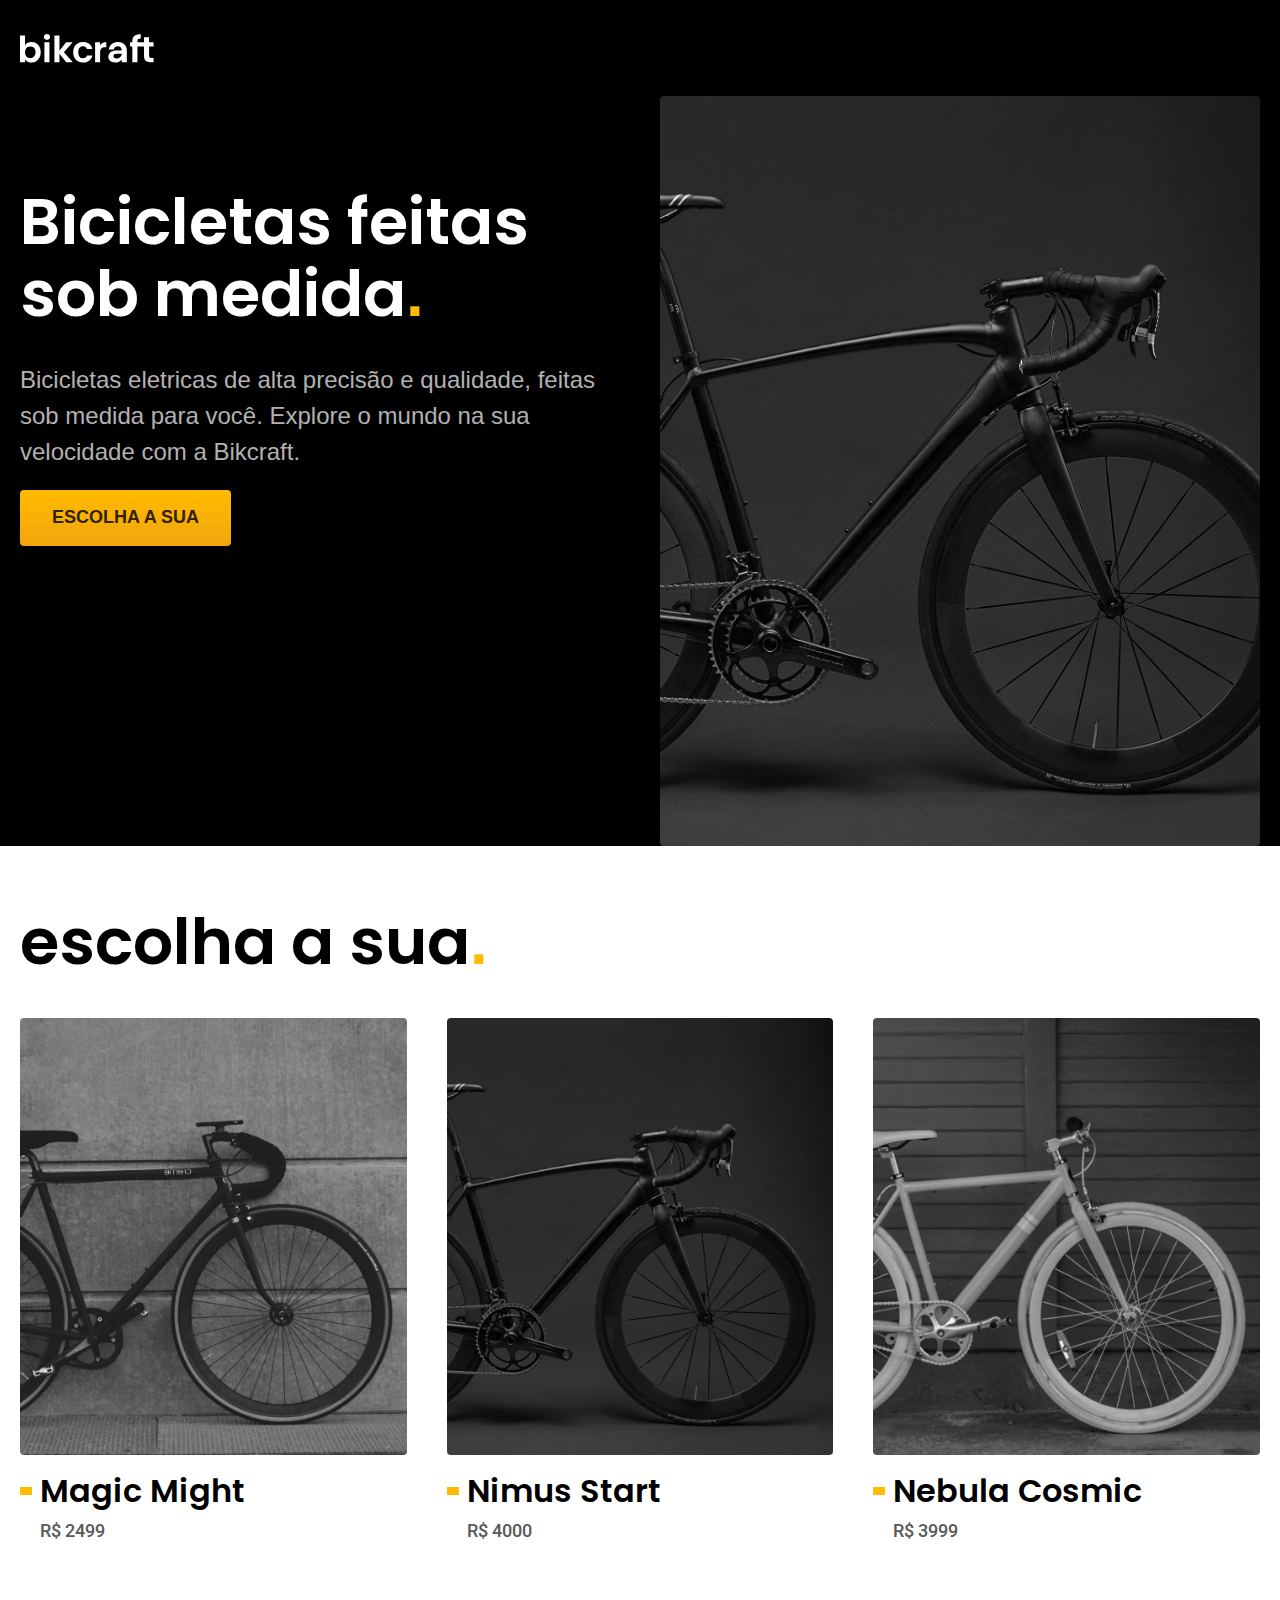
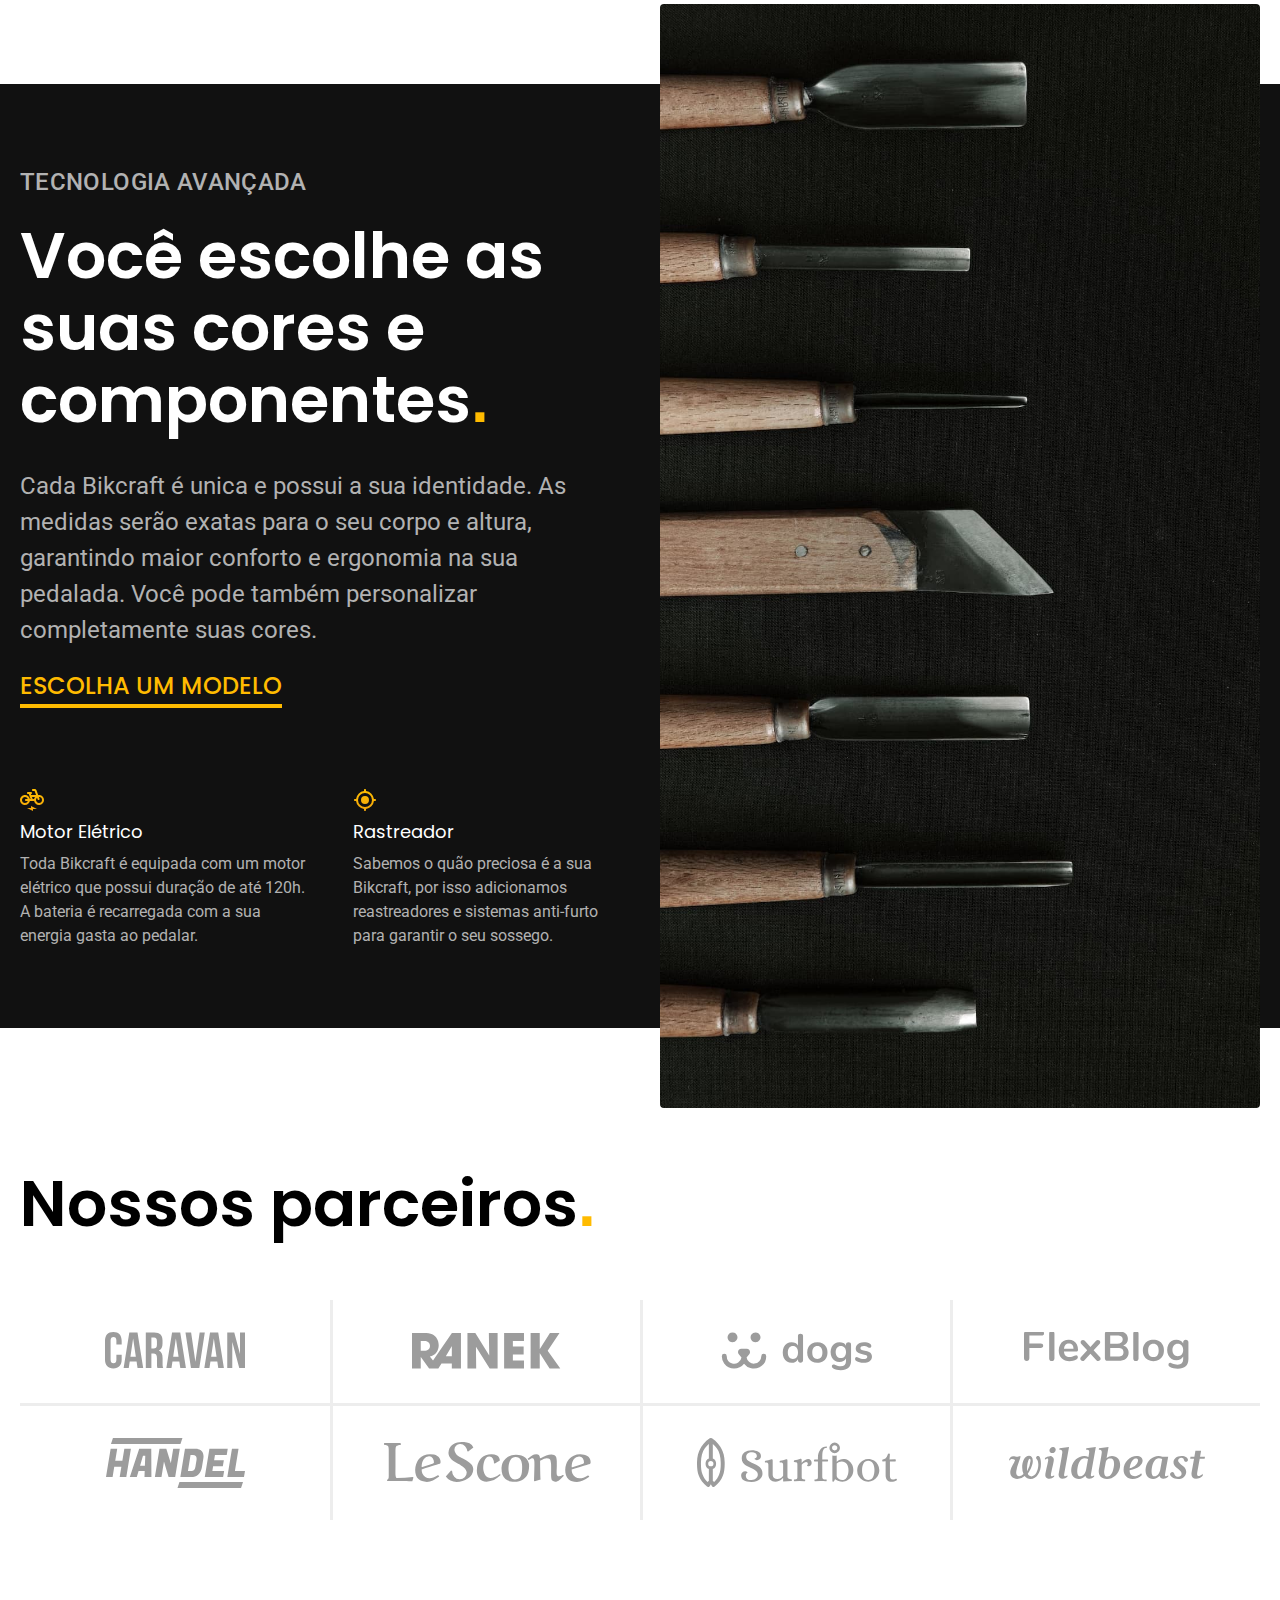
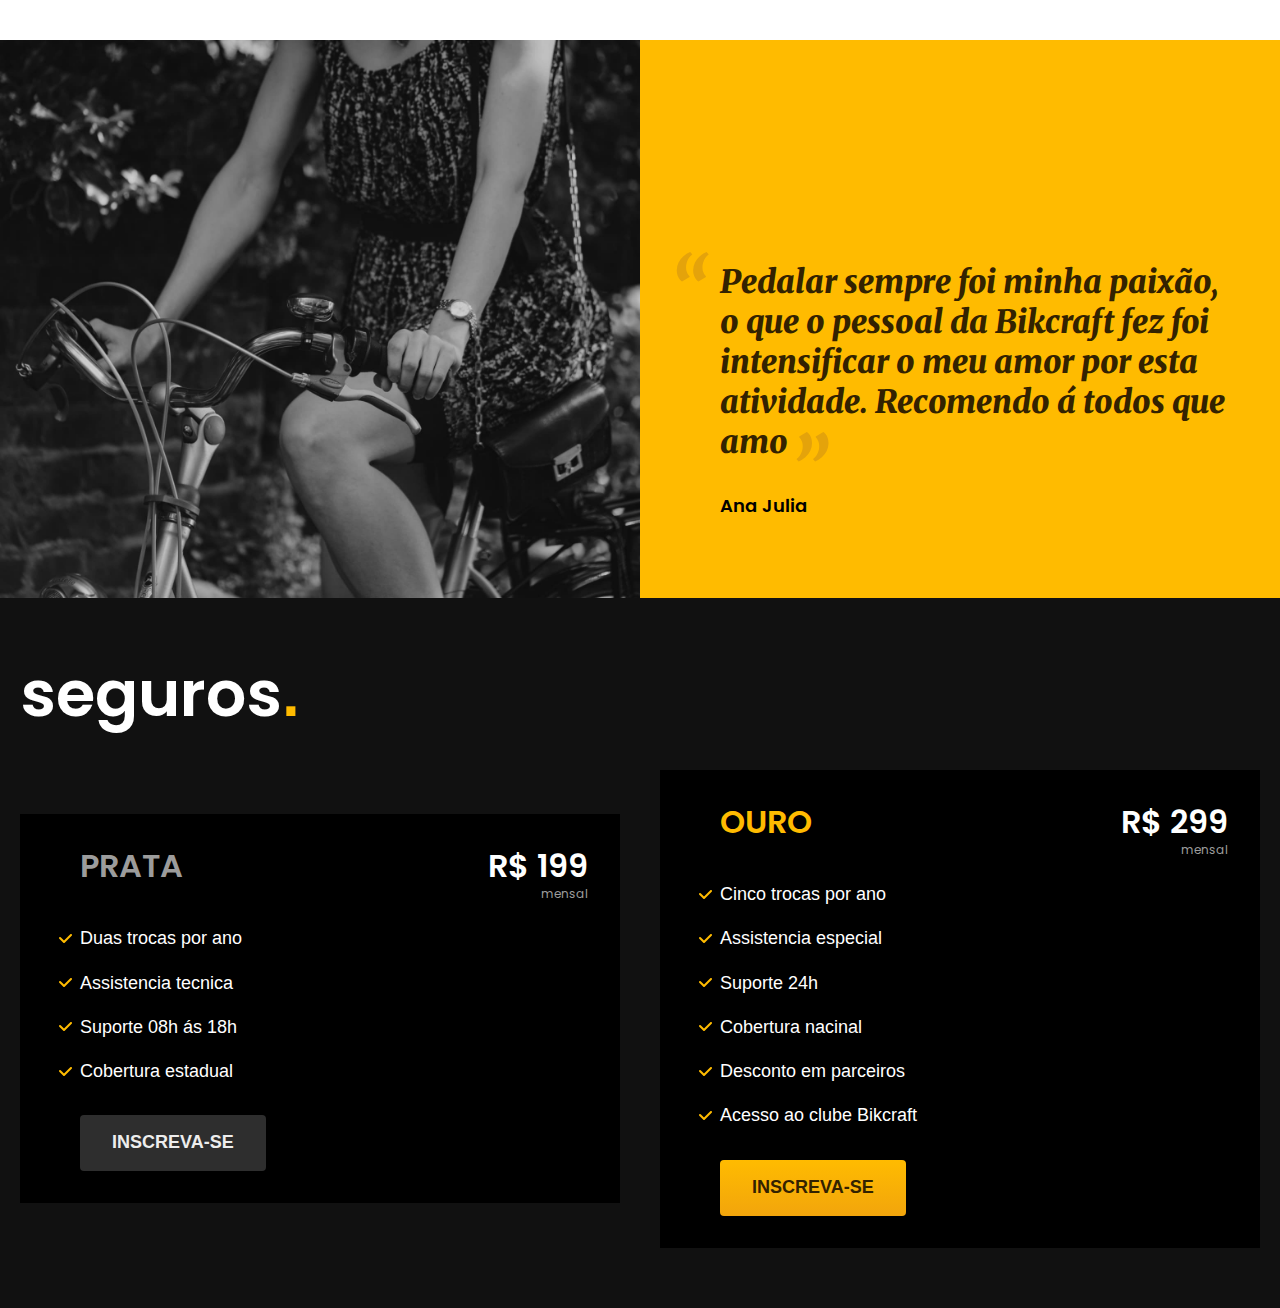
==== index.html @ 4fd43cc0 "Finalização seguros" ====
<!DOCTYPE html>
<html lang="pt-br">
<head>
  <meta charset="UTF-8">
  <meta http-equiv="X-UA-Compatible" content="IE=edge">
  <meta name="viewport" content="width=device-width, initial-scale=1.0">
  <title>Bikcraft - Bicicletas Elétricas</title>
  <meta name="description" content="Bicicletas Elétricas de alta precisão e qualidade
  feitas sob medida para o cliente. Explore o mundo na sua velocidade com a Bikcraft.">
  <link rel="stylesheet" href="./css/style.css">
  <link rel="preconnect" href="https://fonts.googleapis.com">
  <link rel="preconnect" href="https://fonts.gstatic.com" crossorigin>
  <link href="https://fonts.googleapis.com/css2?family=Merriweather:ital,wght@1,900&family=Poppins:wght@400;600&family=Roboto:wght@400;500&display=swap" rel="stylesheet">
</head>
<body>
  <header class="header-bg">
    <div class="header container">
      <a href="./"><img src="img/bikcraft.svg" alt="Marca"></a>

      <nav aria-label="primaria">
        <ul class="header-menu font-1-m">
          <li><a href="./bicicletas.html">Bicicletas</a></li>
          <li><a href="./seguros.html">Seguros</a></li>
          <li><a href="./contato.html">Contato</a></li>
        </ul>
     </nav>
    </div>
  </header>

  <main class="introducao-bg">
     <div class="introducao container" aria-label="Introdução">
        <div class="introducao-conteudo">
        <h1 class="titulo cor-0">Bicicletas feitas sob medida<span>.</span></h1>
        <p class="introducao-paragrafo">Bicicletas eletricas de alta precisão e qualidade, feitas sob medida para você.
          Explore o mundo na sua velocidade com a Bikcraft.
        </p>
        <a class="button" href="./bicicletas.html">Escolha a sua</a>
      </div>
      <div>
        <img src="img/fotos/introducao.jpg" alt="Bicicleta eletrica preta.">
      </div>
    </div>
  </main>

  <article class="bicicletas-lista">
    <h2 class="font-1-xxl container" >escolha a sua<span class="cor-p1" >.</span></h2>

    <ul>
      <li>
        <a href="./bicicletas/magic.html">
          <img src="img/bicicletas/magic-home.jpg" alt="Bicicleta preta">
          <h3 class="font-1-xl">Magic Might</h3>
          <span class="font-2-m cor-8">R$ 2499</span>
        </a>
      </li>

      <li>
        <a href="./bicicletas/nimus.html">
          <img src="img/bicicletas/nimbus-home.jpg" alt="Bicicleta preta">
          <h3 class="font-1-xl">Nimus Start</h3>
          <span class="font-2-m cor-8">R$ 4000</span>
        </a>
      </li>

      <li>
        <a href="./bicicletas/nebula.html">
          <img src="img/bicicletas/nebula-home.jpg" alt="Bicicleta preta">
          <h3 class="font-1-xl">Nebula Cosmic</h3>
          <span class="font-2-m cor-8">R$ 3999</span>
        </a>
      </li>
    </ul>
  </article>

  <article class="tecnologia-bg">
    <div class="tecnologia container">
      <div class="tecnologia-conteudo">
        <span class="font-2-l-b cor-5">Tecnologia Avançada</span>
        <h2 class="font-1-xxl cor-0">Você escolhe as suas cores e componentes<span class="cor-p1">.</span></h2>
        <p class="font-2-l cor-5">Cada Bikcraft é unica e possui a sua identidade. As medidas serão exatas para o
          seu corpo e altura, garantindo maior conforto e ergonomia na sua pedalada. Você 
          pode também personalizar completamente suas cores.  
        </p>
        <a class="link" href="./bibiclietas.html">Escolha um modelo</a>

        <div class="tecnologia-vantagens">
          <div>
            <img src="img/icones/eletrica.svg" alt="">
            <h3 class="font-1-m cor-0">Motor Elétrico</h3>
            <p class="font-2-s cor-5">Toda Bikcraft é equipada com um motor elétrico que possui duração de até 120h.
              A bateria é recarregada com a sua energia gasta ao pedalar.
            </p>
          </div>
  
          <div>
            <img src="img/icones/rastreador.svg" alt="">
            <h3 class="font-1-m cor-0">Rastreador</h3>
            <p class="font-2-s cor-5">Sabemos o quão preciosa é a sua Bikcraft, por isso adicionamos reastreadores e 
              sistemas anti-furto para garantir o seu sossego.
            </p>
          </div>
        </div>

      </div>

      <div class="tecnologia-imagem">
        <img src="img/fotos/tecnologia.jpg" alt="">
      </div>
    </div>
  </article>

  <section class="parceiros" aria-label="Nossos Parceiros">
    <h2 class="font-1-xxl container" >Nossos parceiros<span class="cor-p1" >.</span></h2>

    <ul>
      <li><img src="img/parceiros/caravan.svg" alt="caravan"></li>
      <li><img src="img/parceiros/ranek.svg" alt="ranek.svg"></li>
      <li><img src="img/parceiros/dogs.svg" alt="dogs.svg"></li>
      <li><img src="img/parceiros/flexblog.svg" alt="flexblog.svg"></li>
      <li><img src="img/parceiros/handel.svg" alt="handel.svg"></li>
      <li><img src="img/parceiros/lescone.svg" alt="lescone.svg"></li>
      <li><img src="img/parceiros/surfbot.svg" alt="surfbot"></li>
      <li><img src="img/parceiros/wildbeast.svg" alt="wildbeast.svg"></li>
    </ul>
  </section>

  <section class="depoimento" aria-label="Depoimento">
    <div>
      <img src="img/fotos/depoimento.jpg" alt="Pessoa pelando uma bicicleta bikcraft">
    </div>

    <div class="depoimento-conteudo">
      <blockquote class="font-1-xl cor-p5">
        <p>Pedalar sempre foi minha paixão, o que o pessoal da 
          Bikcraft fez foi intensificar o meu amor por esta atividade.
          Recomendo á todos que amo</p>
      </blockquote>
      <span class="font-1-m-b cor-p4">Ana Julia</span>
    </div>
  </section>

  <article class="seguros-bg">
    <div class="seguros container">
      <h2 class="font-1-xxl cor-0">seguros<span class="cor-p1">.</span></h2>
      <div class="seguros-item-container">
        <div class="seguros-item">
          <h3 class="font-1-xl cor-6">PRATA</h3>
          <span class="font-1-xl cor-0">R$ 199<span class="font-1-xs cor-6">mensal</span></span>
          <ul class="font-2-m cor-0">
            <li>Duas trocas por ano</li>
            <li>Assistencia tecnica</li>
            <li>Suporte 08h ás 18h</li>
            <li>Cobertura estadual</li>
          </ul>
          <a class="button secundario" href="./orcamento.html">Inscreva-se</a>
        </div>
  
        <div class="seguros-item">
          <h3 class="font-1-xl cor-p1">OURO</h3>
          <span class="font-1-xl cor-0">R$ 299<span class="font-1-xs cor-6">mensal</span></span>
          <ul class="font-2-m cor-0">
            <li>Cinco trocas por ano</li>
            <li>Assistencia especial</li>
            <li>Suporte 24h</li>
            <li>Cobertura nacinal</li>
            <li>Desconto em parceiros</li>
            <li>Acesso ao clube Bikcraft</li>
          </ul>
          <a class="button" href="./orcamento.html">Inscreva-se</a>
        </div>
      </div>
    </div>
  </article>

</body>
</html>
---- css/style.css ----
/* Glbal */
@import url(global/header.css);
@import url(global/global.css);

/* Utility */
@import url(utility/utility.css); 
@import url(utility/cores.css);
@import url(utility/tipografia.css);

/* Home */
@import url(home/tecnologia.css);
@import url(home/introducao.css);
@import url(home/parceiros.css);
@import url(home/depoimento.css);

/* Bicicletas */
@import url(bicicletas/bicicletas-lista.css);


/* Seguros */
@import url(seguros/seguros.css);
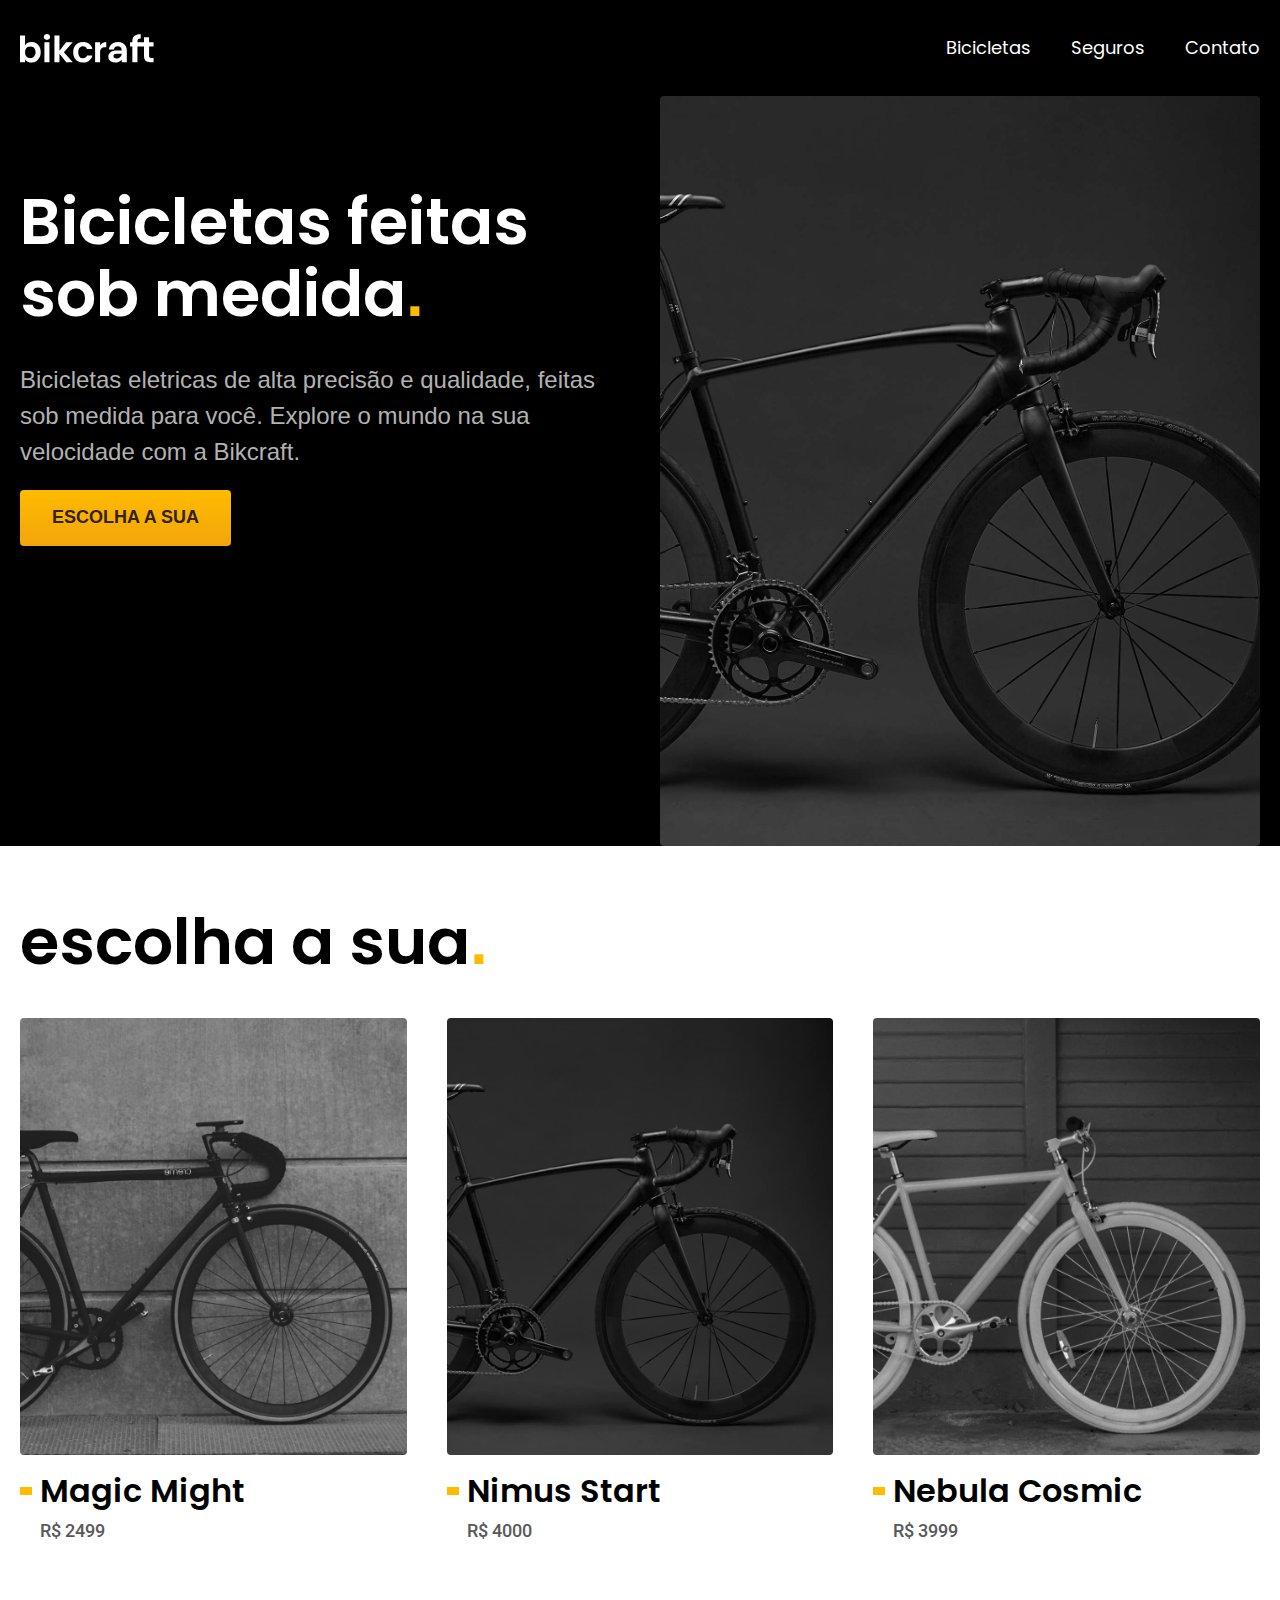
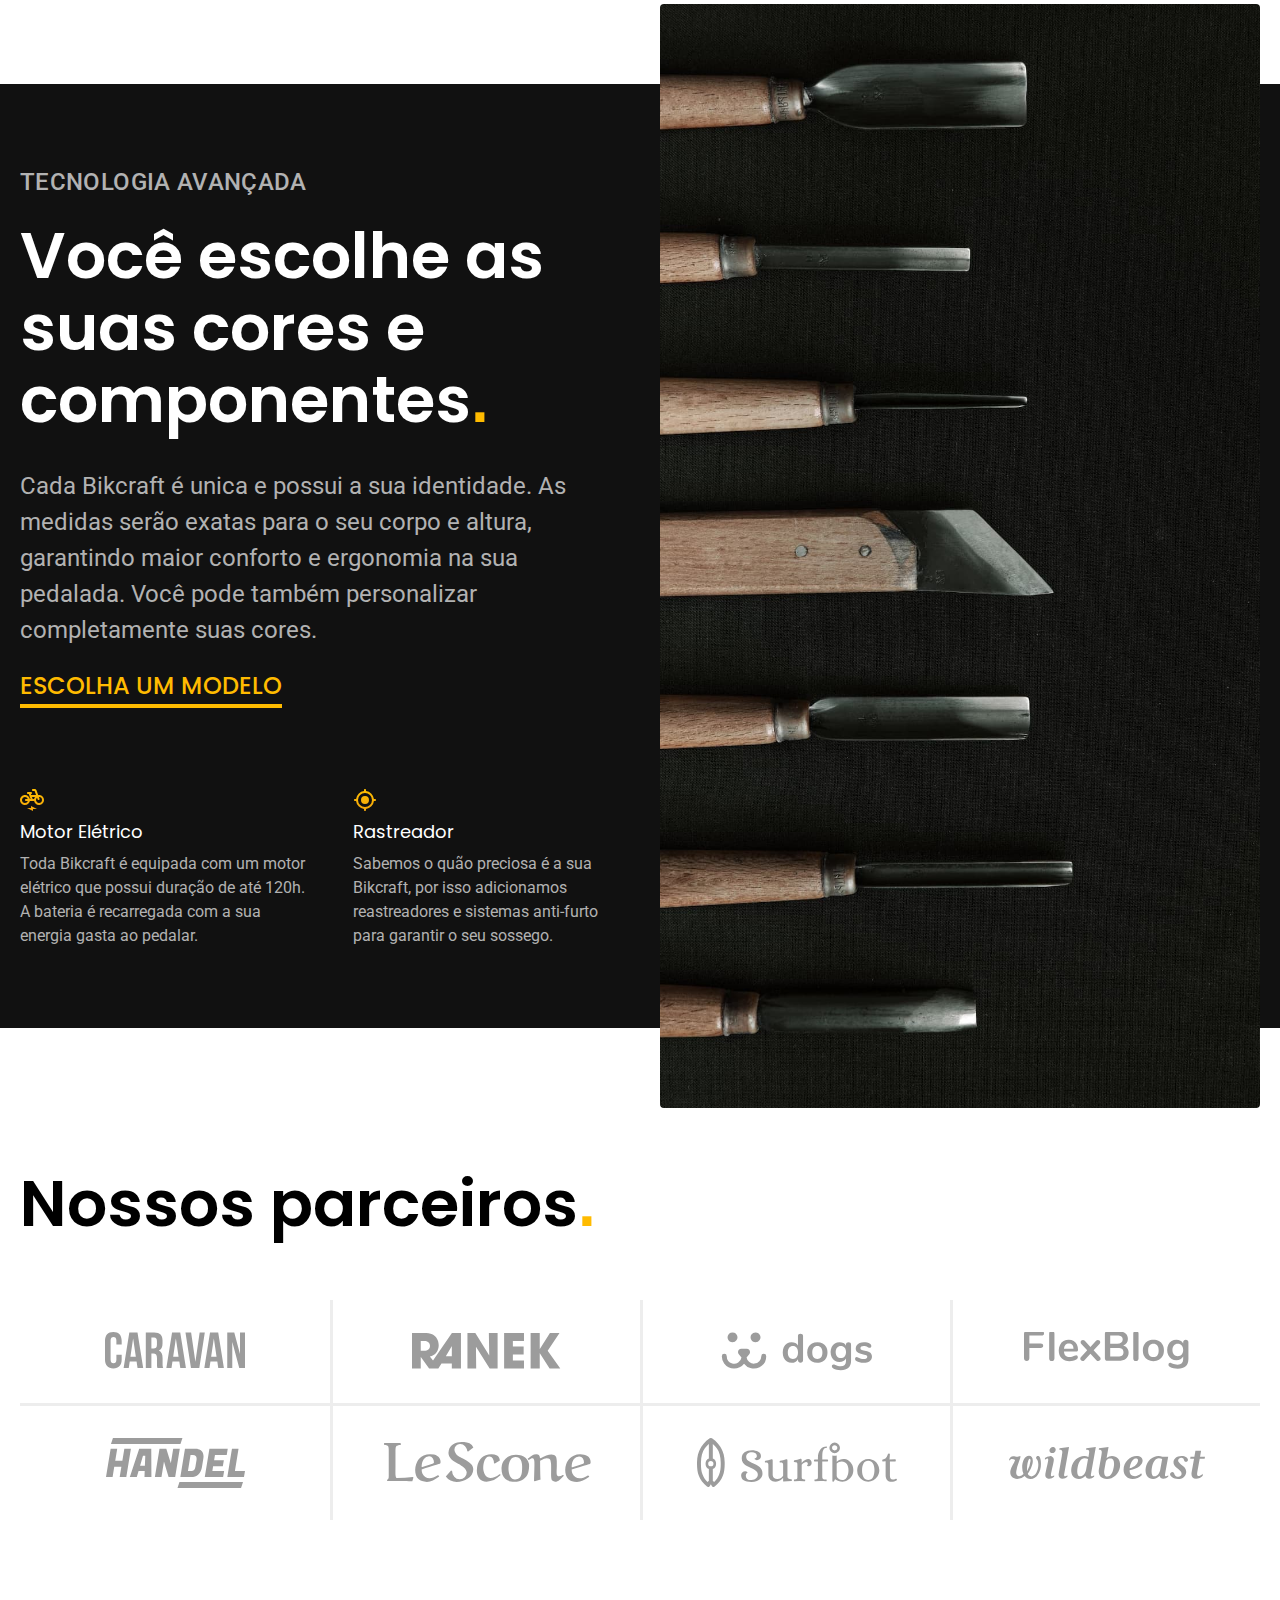
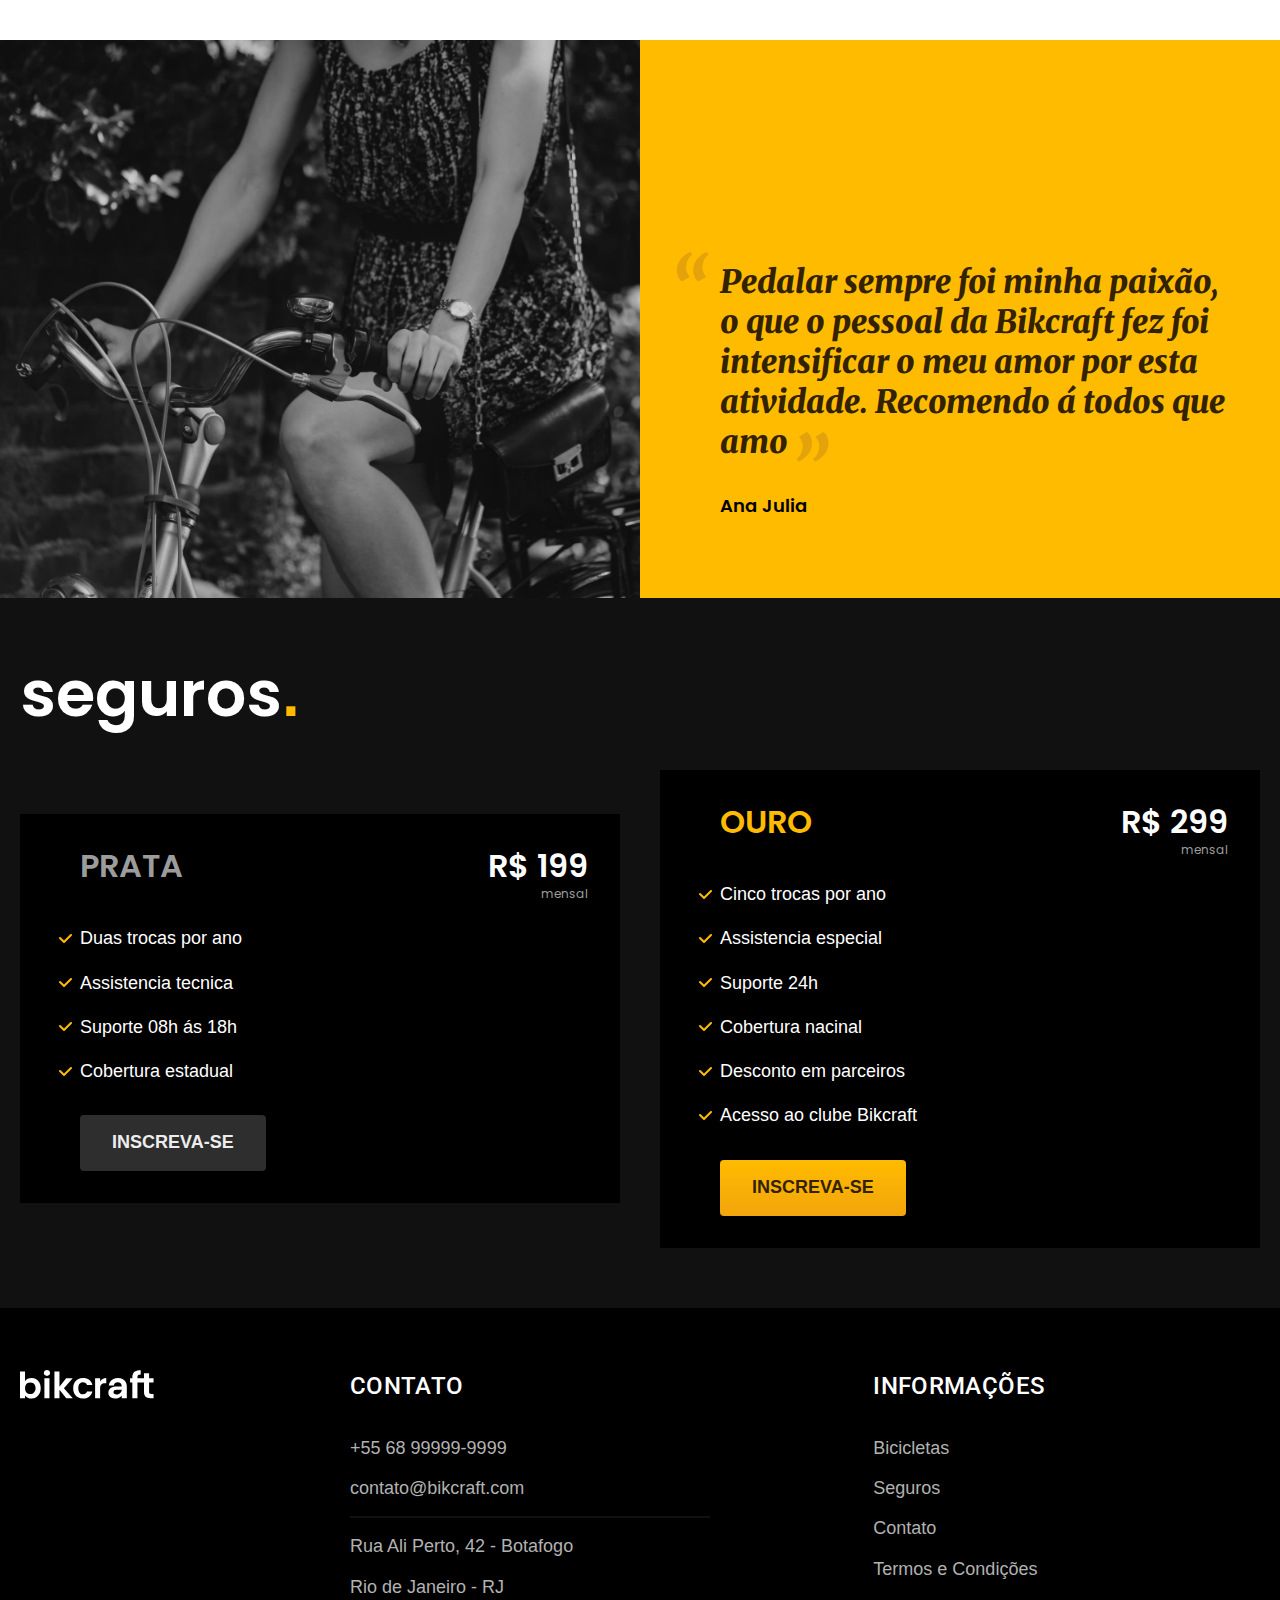
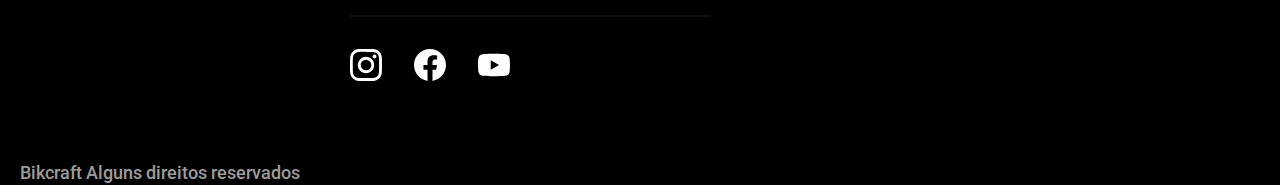
==== commit eb425134: "Bicicletas" ====
--- a/index.html
+++ b/index.html
@@ -18,7 +18,7 @@
       <a href="./"><img src="img/bikcraft.svg" alt="Marca"></a>
 
       <nav aria-label="primaria">
-        <ul class="header-menu font-1-m">
+        <ul class="header-menu font-1-m cor-0">
           <li><a href="./bicicletas.html">Bicicletas</a></li>
           <li><a href="./seguros.html">Seguros</a></li>
           <li><a href="./contato.html">Contato</a></li>
@@ -172,5 +172,47 @@
     </div>
   </article>
 
+  <footer class="footer-bg">
+    <div class="footer container">
+      <img src="img/bikcraft.svg" alt="Bikcraft">
+
+      <div class="footer-contato">
+        <h3 class="font-2-l-b cor-0">Contato</h3>
+        <ul class="cor-5 font-2-m">
+          <li><a href="tel:+5568999999999">+55 68 99999-9999</a></li>
+          <li><a href="mailto:contato@bikcraft.com">contato@bikcraft.com</a></li>
+          <li>Rua Ali Perto, 42 - Botafogo</li>
+          <li>Rio de Janeiro - RJ</li>
+        </ul>
+        <div class="footer-redes">
+          <a href="">
+            <img src="img/redes/instagram.svg" alt="Instagram">
+          </a>
+  
+          <a href="">
+            <img src="img/redes/facebook.svg" alt="Facebook">
+          </a>
+  
+          <a href="">
+            <img src="img/redes/youtube.svg" alt="Youtube">
+          </a>
+        </div>
+      </div>
+      
+      <div class="footer-info">
+        <h3 class="font-2-l-b cor-0">Informações</h3>
+        <nav>
+          <ul class="font-1-m cor-5">
+            <li><a href="./bicicletas.html">Bicicletas</a></li>
+            <li><a href="./seguros.html">Seguros</a></li>
+            <li><a href="./contato.html">Contato</a></li>
+            <li><a href="./termos.html">Termos e Condições</a></li>
+          </ul>
+        </nav>
+      </div>
+
+      <p class="footer-copy font-2-m cor-6">Bikcraft Alguns direitos reservados</p>
+    </div>
+  </footer>
 </body>
 </html>--- a/css/style.css
+++ b/css/style.css
@@ -1,6 +1,7 @@
 /* Glbal */
+@import url(global/global.css);
 @import url(global/header.css);
-@import url(global/global.css);
+@import url(global/footer.css);
 
 /* Utility */
 @import url(utility/utility.css); 
@@ -15,7 +16,13 @@
 
 /* Bicicletas */
 @import url(bicicletas/bicicletas-lista.css);
+@import url(bicicletas/bicicletas.css);
 
 
 /* Seguros */
 @import url(seguros/seguros.css);
+
+
+/* Termos */
+@import url(termos/termos.css);
+
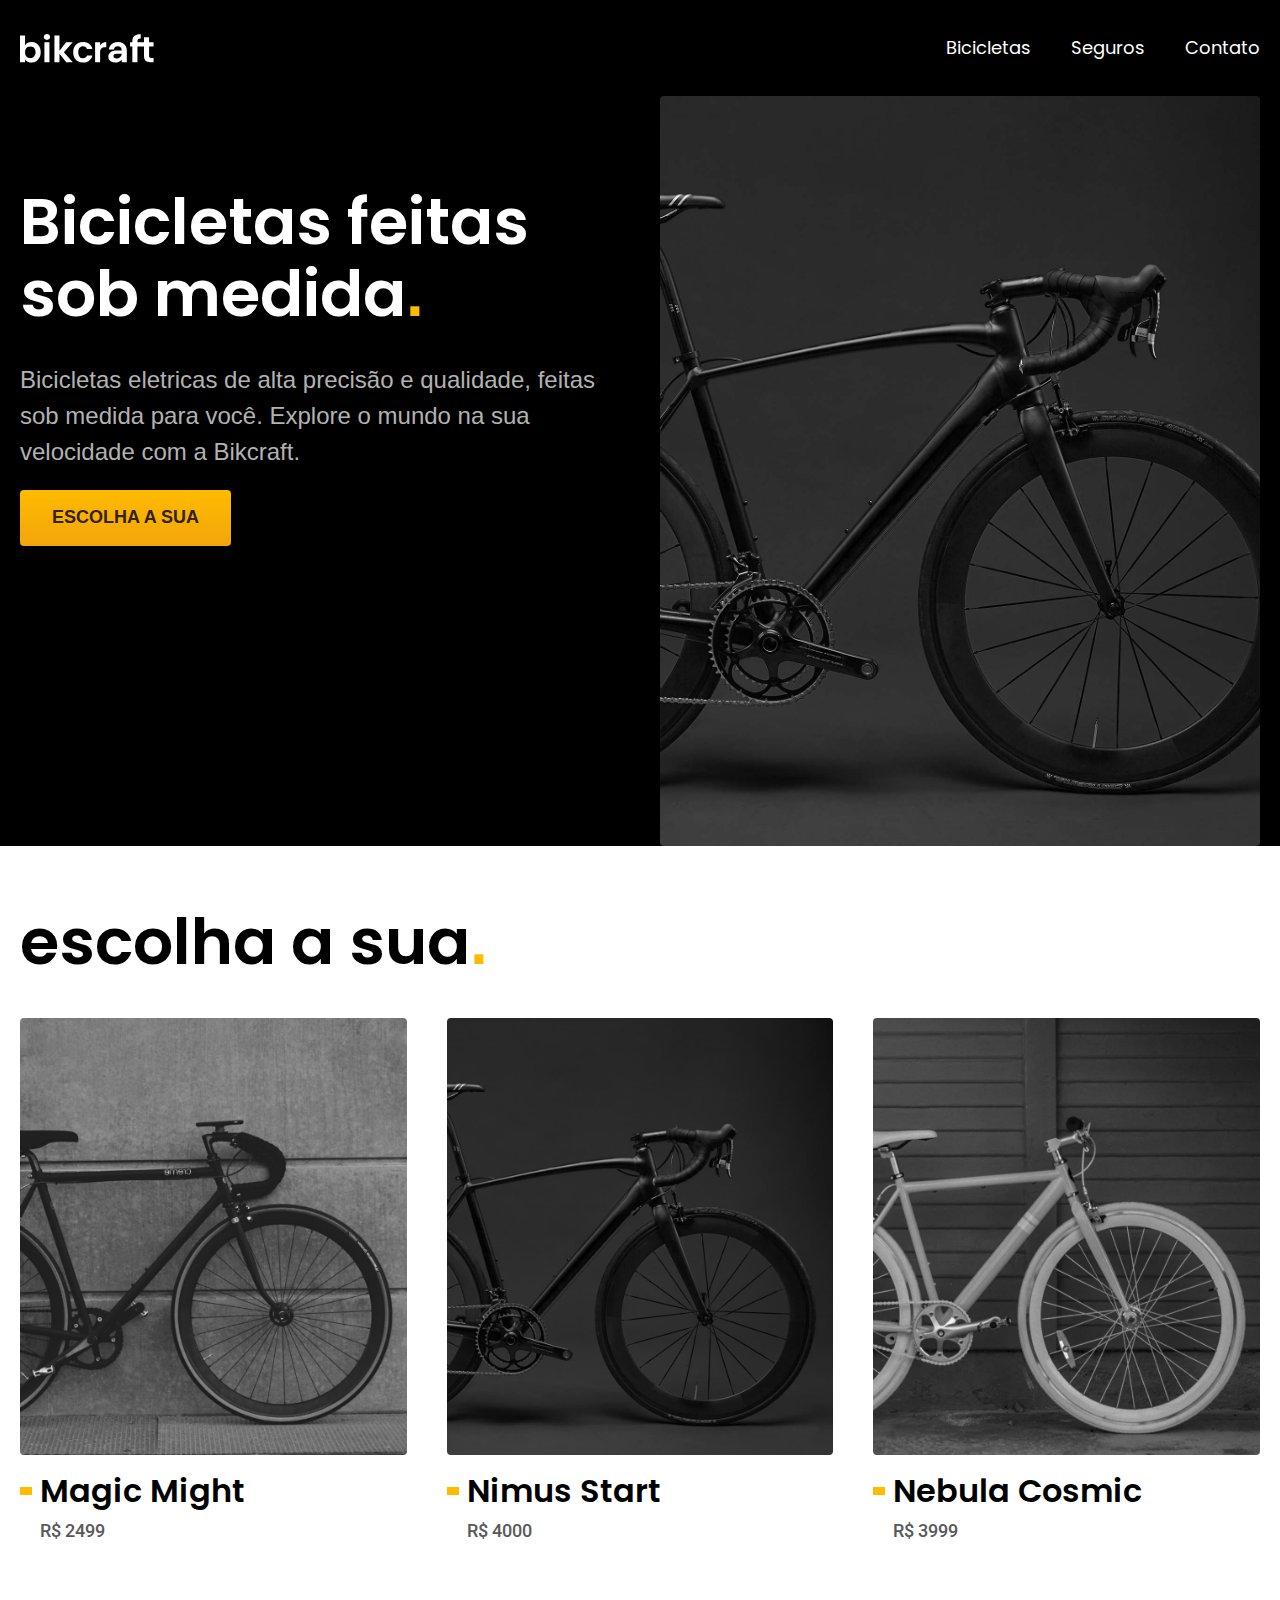
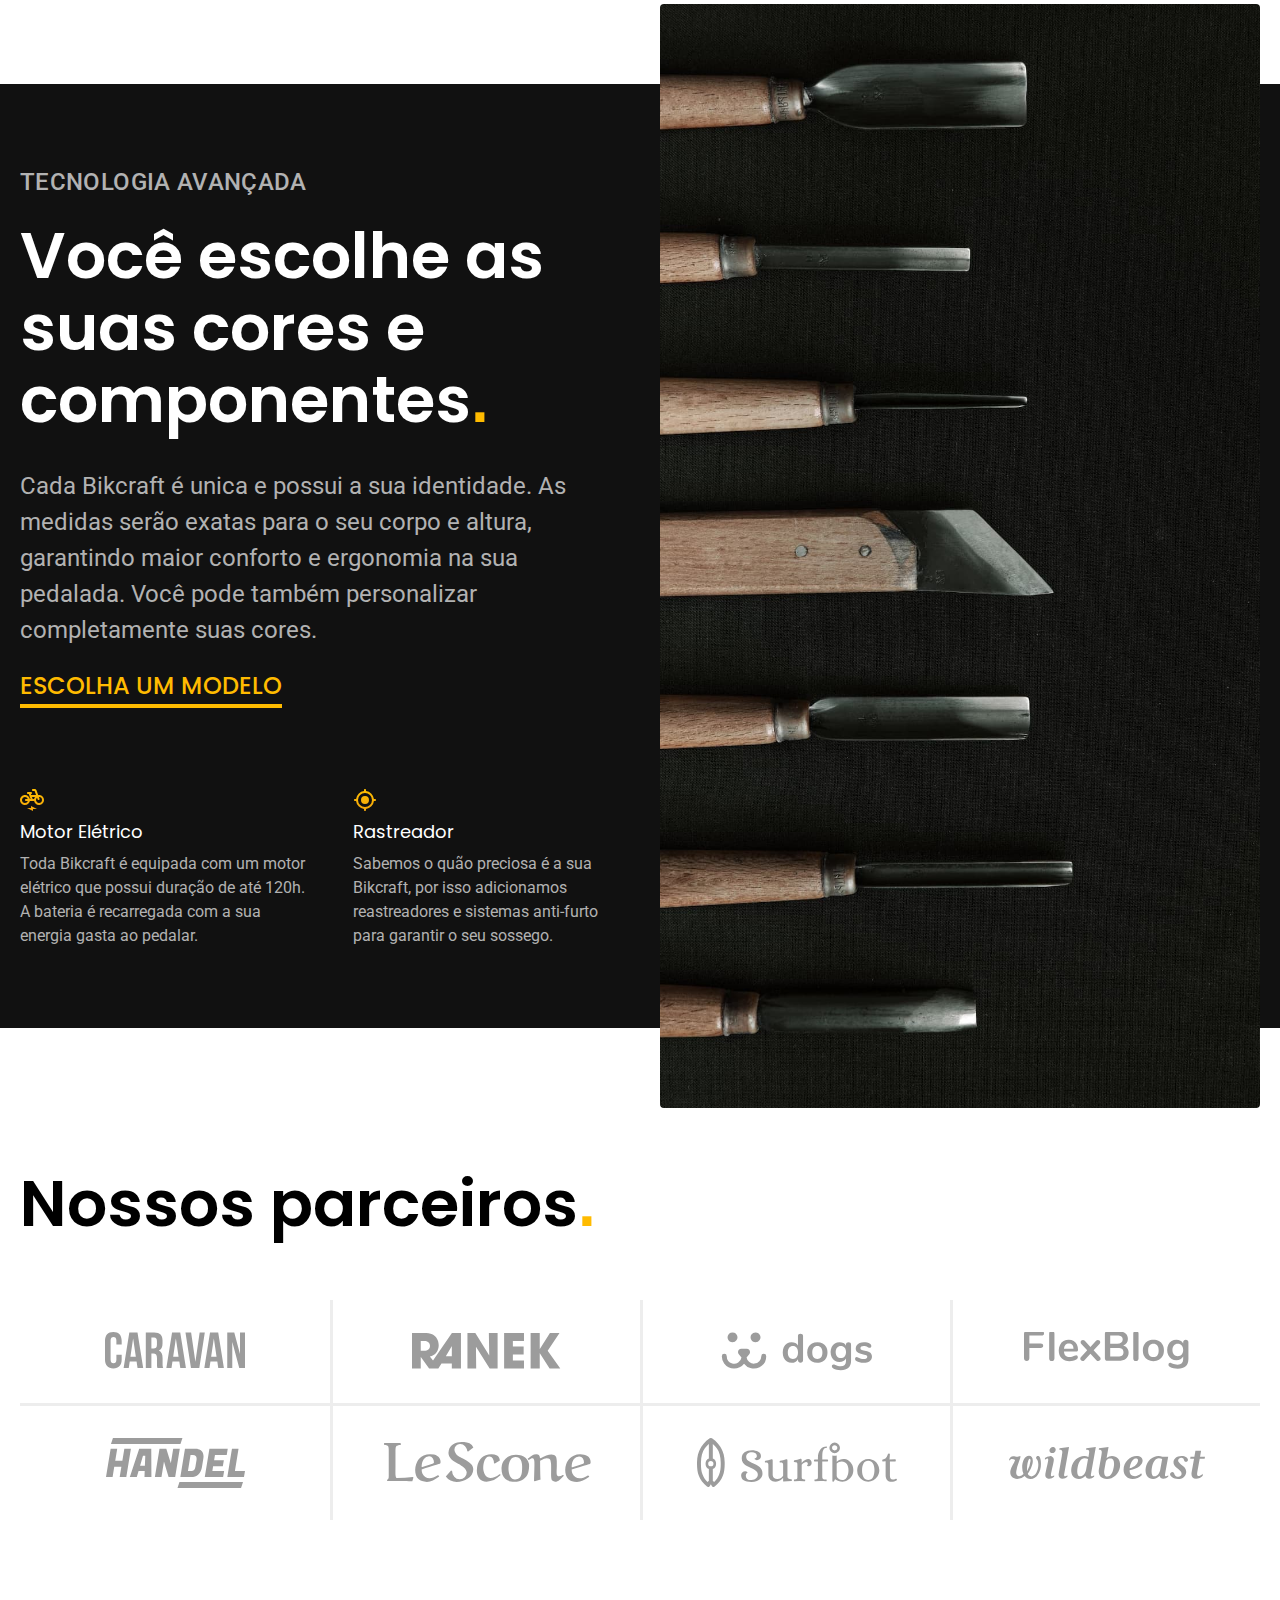
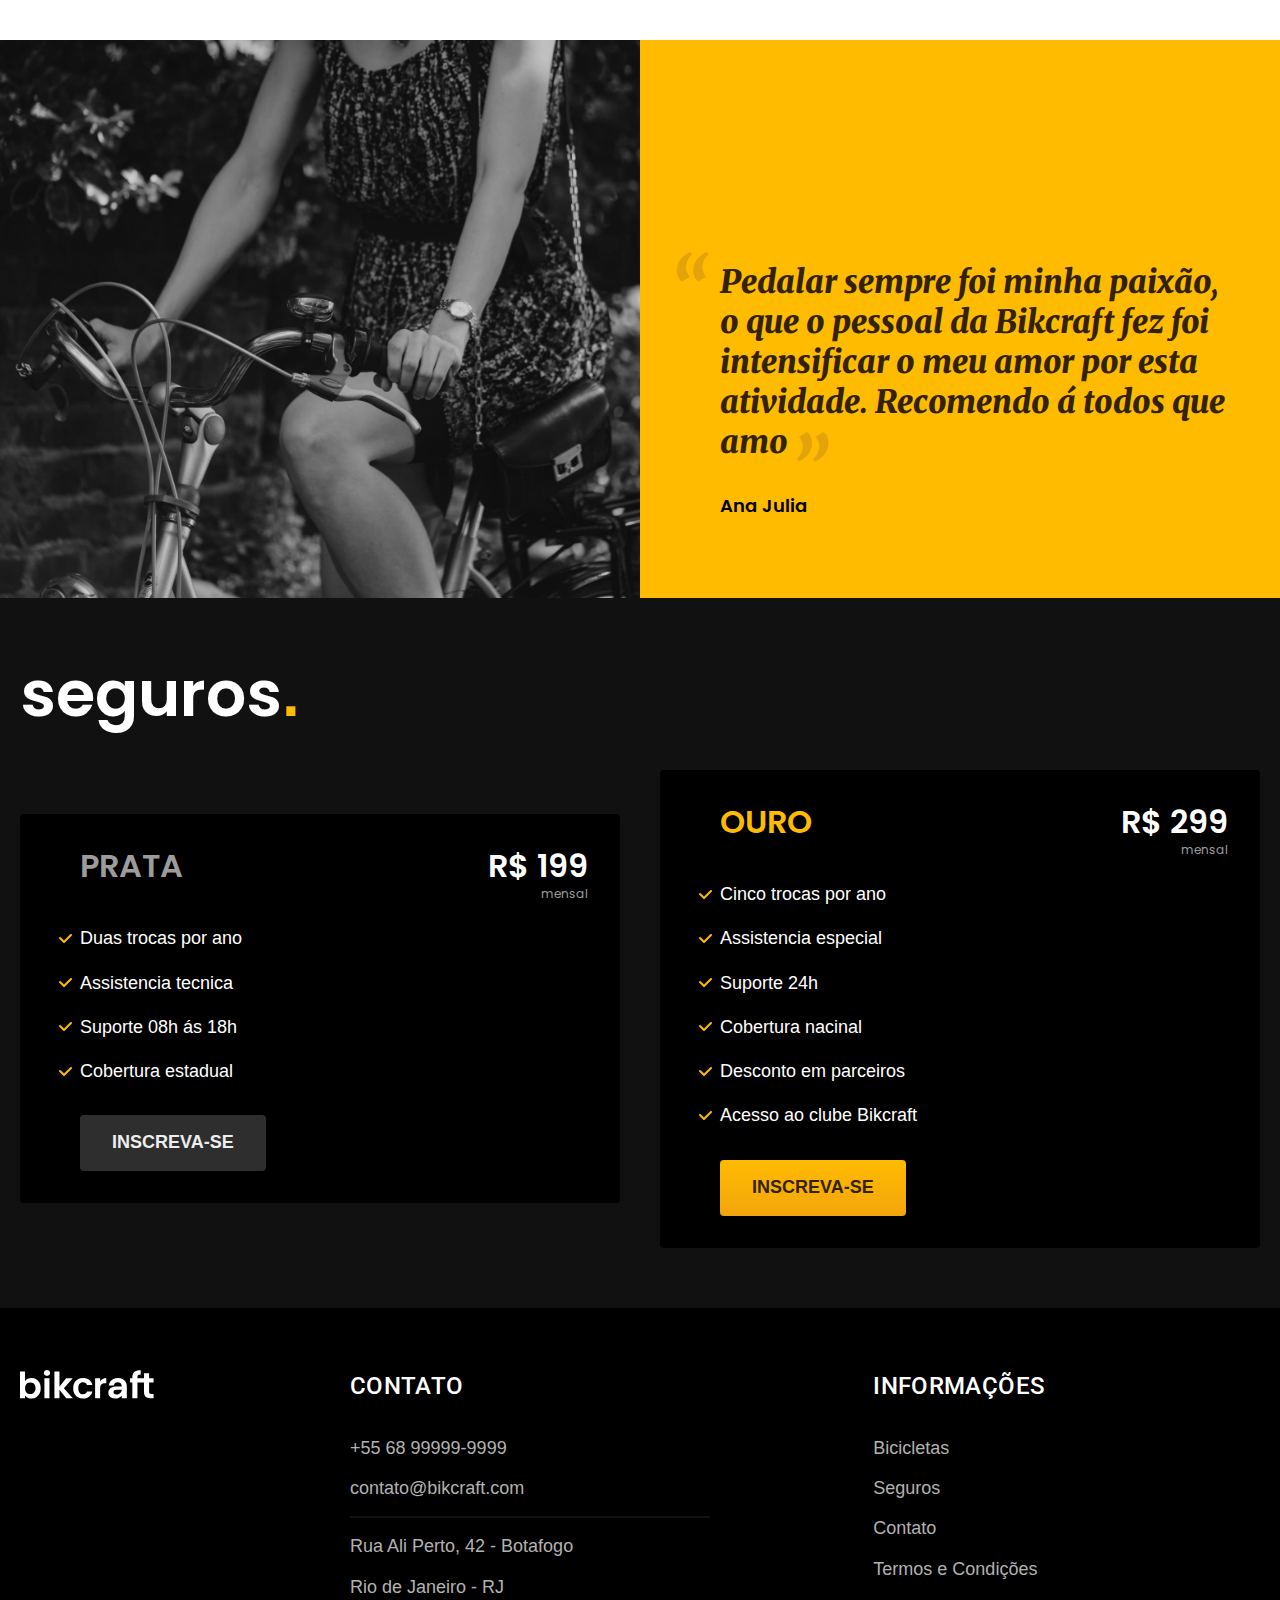
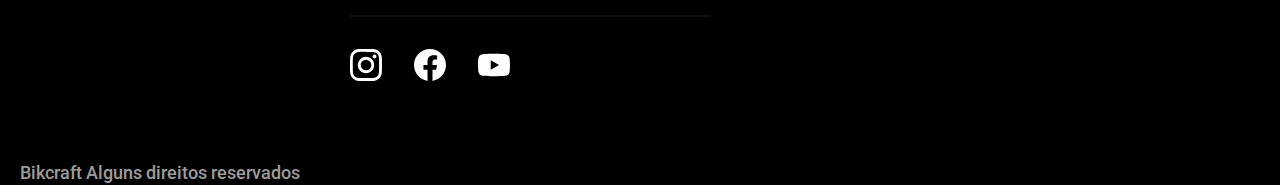
==== commit f4387900: "Seguros e Bicicleta Nimbus Finalizados" ====
--- a/index.html
+++ b/index.html
@@ -55,7 +55,7 @@
       </li>
 
       <li>
-        <a href="./bicicletas/nimus.html">
+        <a href="./bicicletas/nimbus.html">
           <img src="img/bicicletas/nimbus-home.jpg" alt="Bicicleta preta">
           <h3 class="font-1-xl">Nimus Start</h3>
           <span class="font-2-m cor-8">R$ 4000</span>
@@ -81,7 +81,7 @@
           seu corpo e altura, garantindo maior conforto e ergonomia na sua pedalada. Você 
           pode também personalizar completamente suas cores.  
         </p>
-        <a class="link" href="./bibiclietas.html">Escolha um modelo</a>
+        <a class="link" href="./bicicletas.html">Escolha um modelo</a>
 
         <div class="tecnologia-vantagens">
           <div>
--- a/css/style.css
+++ b/css/style.css
@@ -21,8 +21,13 @@
 
 /* Seguros */
 @import url(seguros/seguros.css);
+@import url(seguros/perguntas.css);
+@import url(seguros/vantagens.css);
 
 
 /* Termos */
 @import url(termos/termos.css);
 
+/* Bicicleta */
+@import url(bicicleta/bicicleta.css);
+
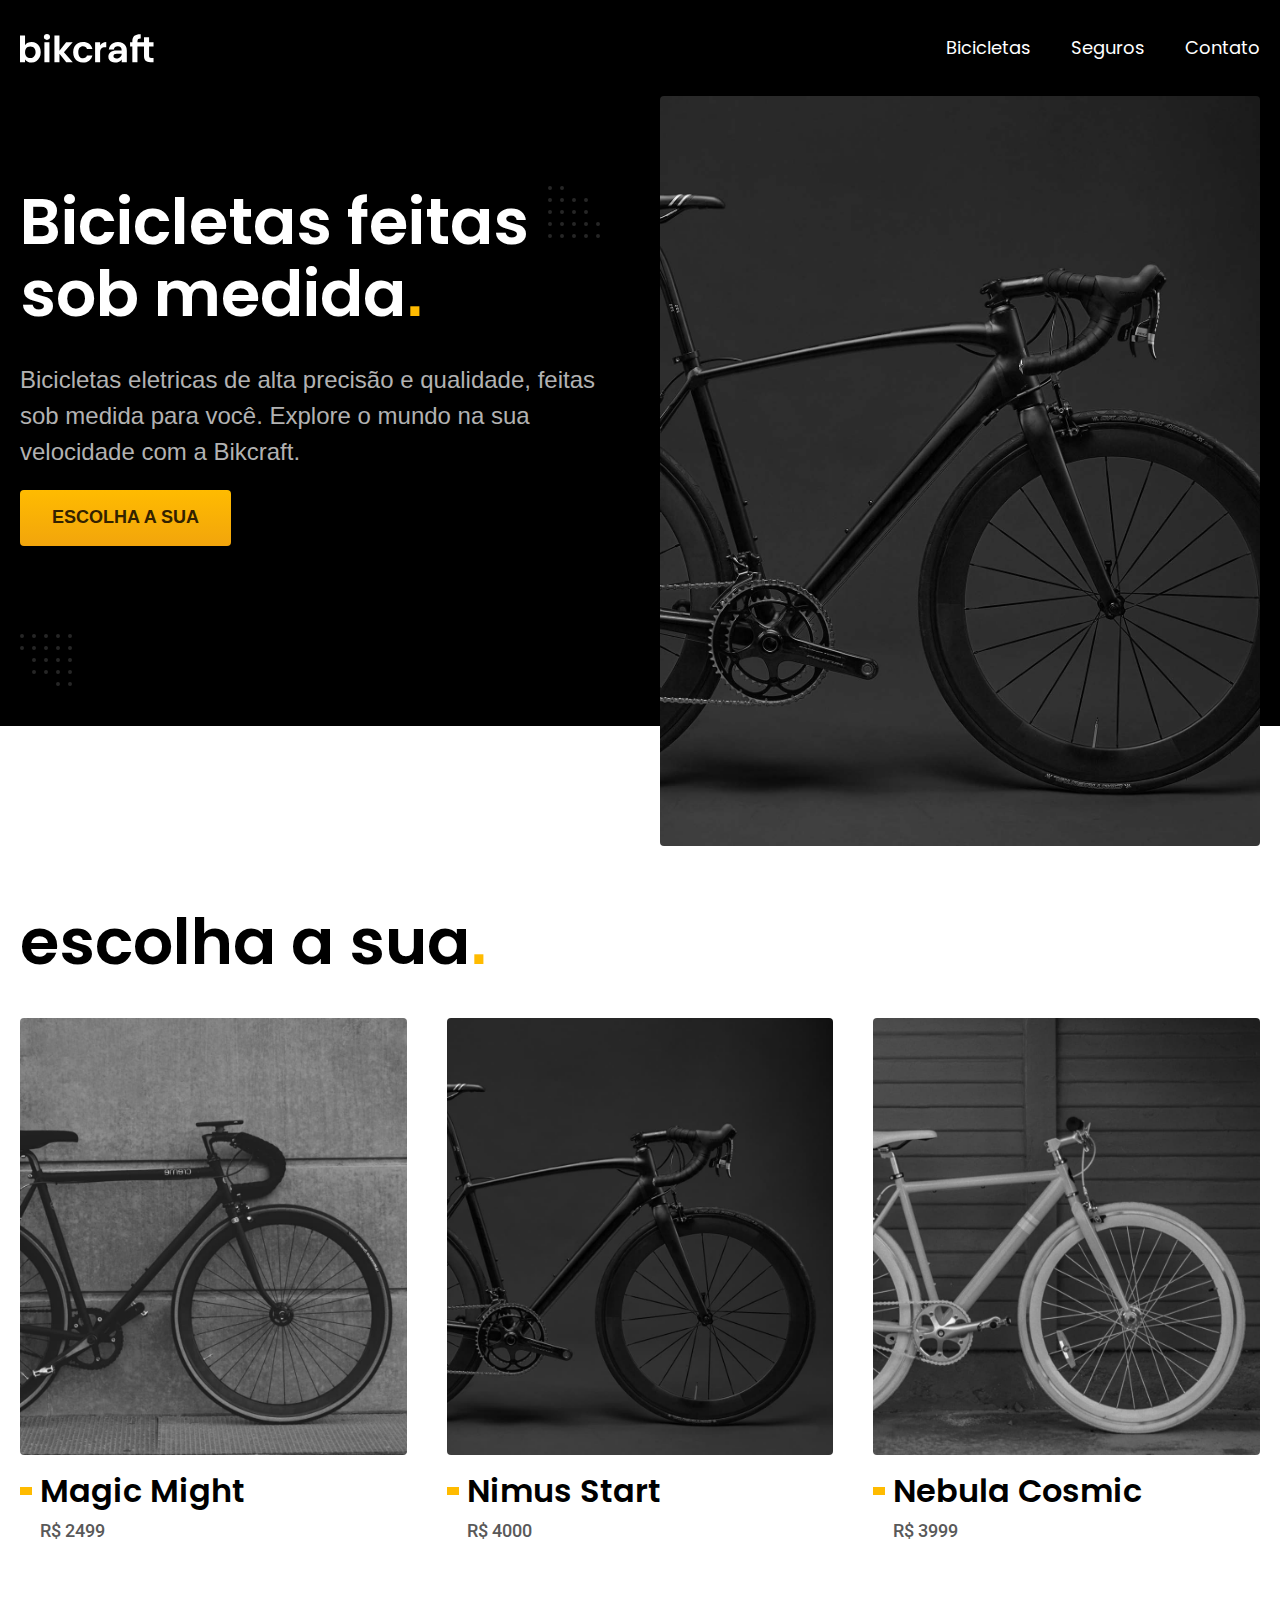
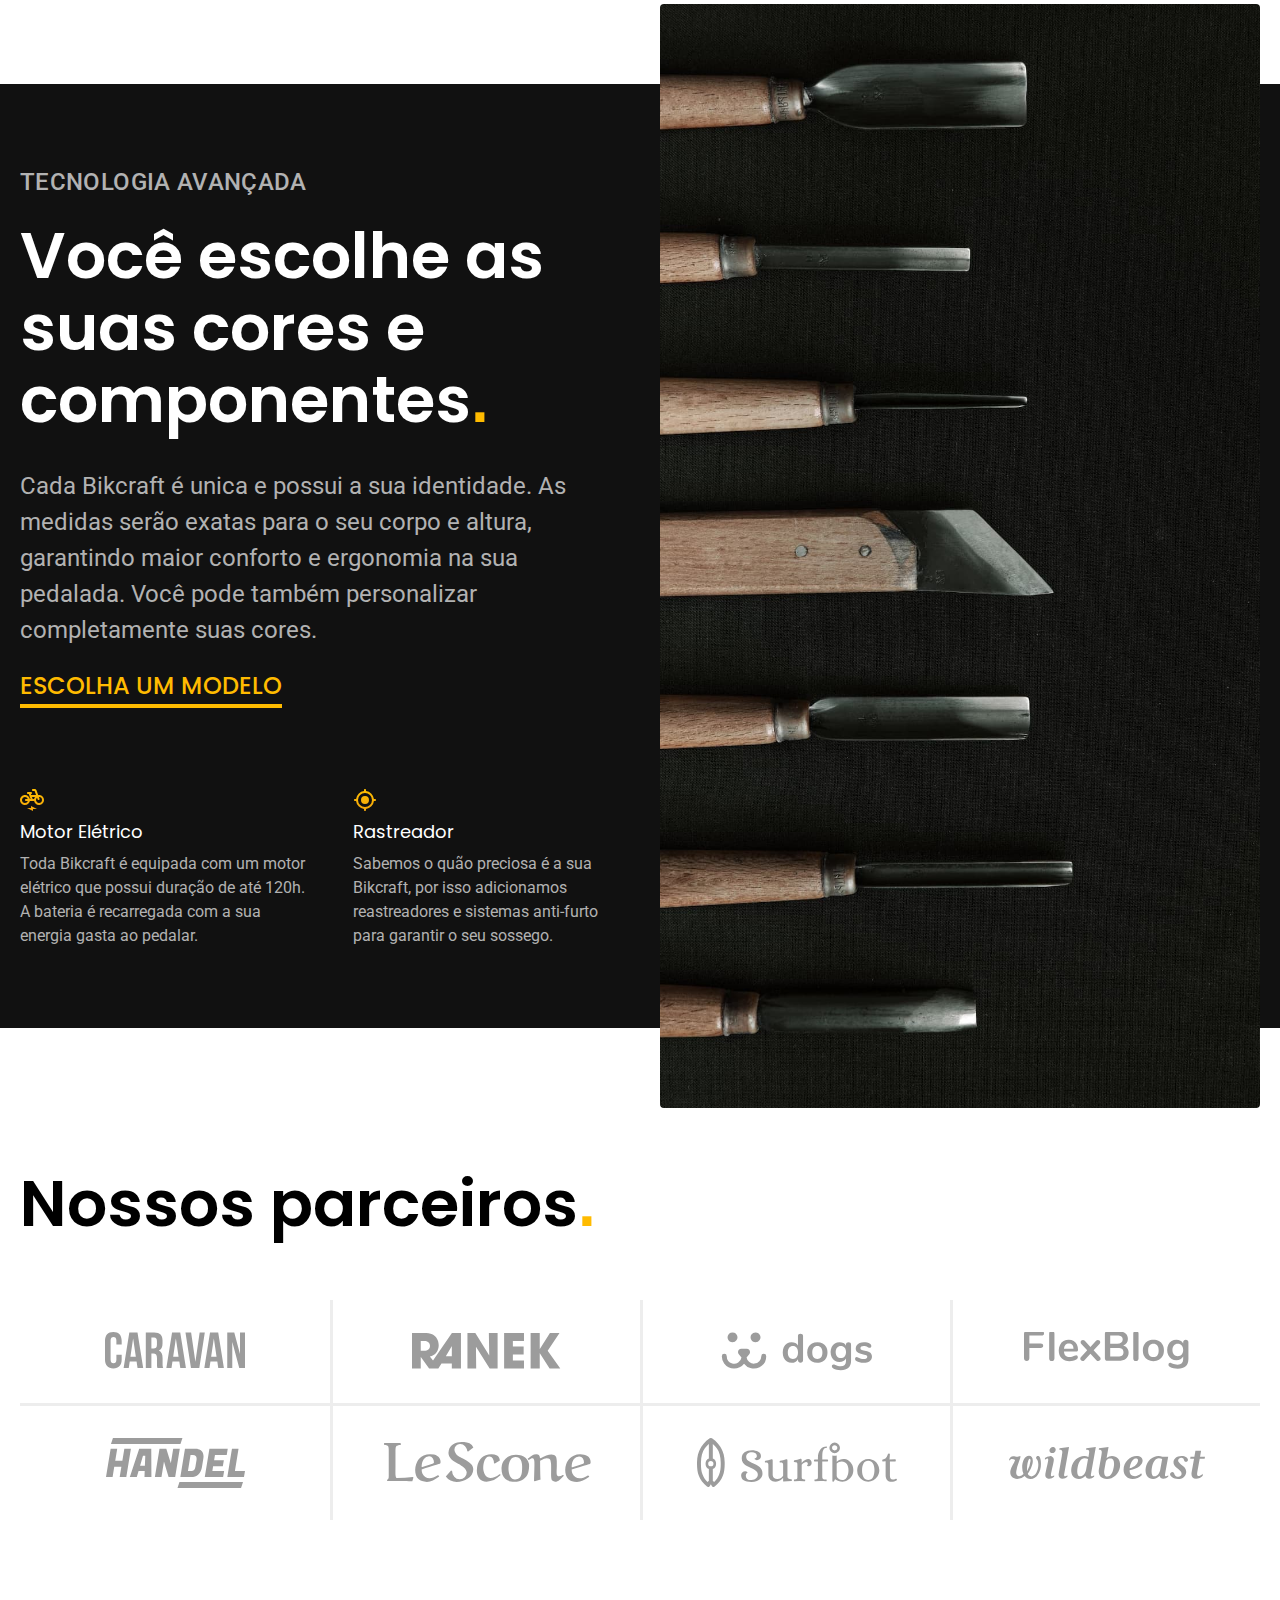
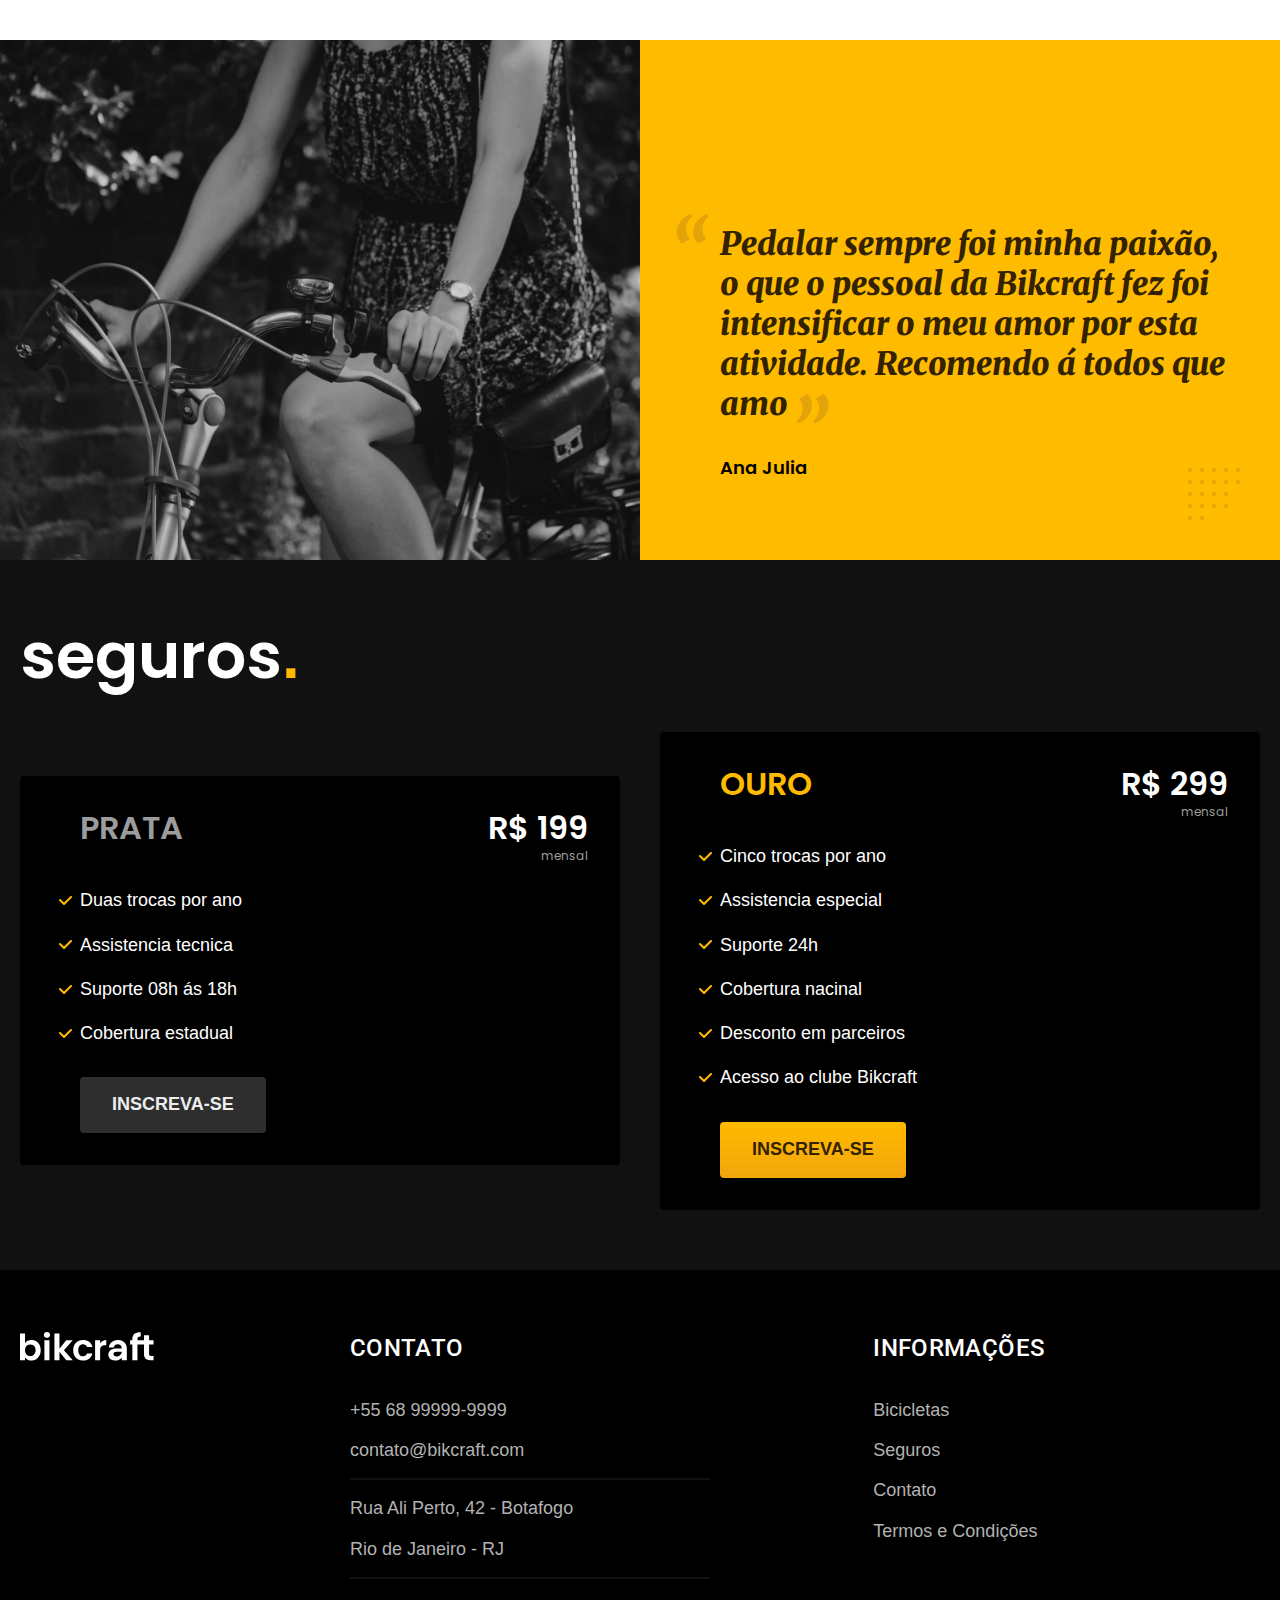
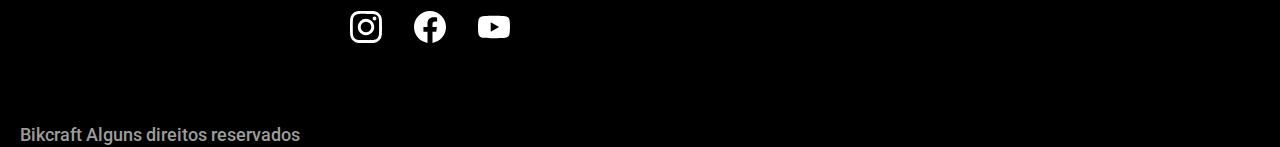
==== commit d19265df: "Otimizações" ====
--- a/index.html
+++ b/index.html
@@ -7,7 +7,10 @@
   <title>Bikcraft - Bicicletas Elétricas</title>
   <meta name="description" content="Bicicletas Elétricas de alta precisão e qualidade
   feitas sob medida para o cliente. Explore o mundo na sua velocidade com a Bikcraft.">
+
+  <link rel="preload" href="./css/style.css" as="style">
   <link rel="stylesheet" href="./css/style.css">
+
   <link rel="preconnect" href="https://fonts.googleapis.com">
   <link rel="preconnect" href="https://fonts.gstatic.com" crossorigin>
   <link href="https://fonts.googleapis.com/css2?family=Merriweather:ital,wght@1,900&family=Poppins:wght@400;600&family=Roboto:wght@400;500&display=swap" rel="stylesheet">
@@ -15,7 +18,7 @@
 <body>
   <header class="header-bg">
     <div class="header container">
-      <a href="./"><img src="img/bikcraft.svg" alt="Marca"></a>
+      <a href="./"><img src="img/bikcraft.svg" width="136" height="32" alt="Marca"></a>
 
       <nav aria-label="primaria">
         <ul class="header-menu font-1-m cor-0">
@@ -37,7 +40,7 @@
         <a class="button" href="./bicicletas.html">Escolha a sua</a>
       </div>
       <div>
-        <img src="img/fotos/introducao.jpg" alt="Bicicleta eletrica preta.">
+        <img src="img/fotos/introducao.jpg" width="1280" height="1600" alt="Bicicleta eletrica preta.">
       </div>
     </div>
   </main>
@@ -48,7 +51,7 @@
     <ul>
       <li>
         <a href="./bicicletas/magic.html">
-          <img src="img/bicicletas/magic-home.jpg" alt="Bicicleta preta">
+          <img src="img/bicicletas/magic-home.jpg" width="920" height="1040" alt="Bicicleta preta">
           <h3 class="font-1-xl">Magic Might</h3>
           <span class="font-2-m cor-8">R$ 2499</span>
         </a>
@@ -56,7 +59,7 @@
 
       <li>
         <a href="./bicicletas/nimbus.html">
-          <img src="img/bicicletas/nimbus-home.jpg" alt="Bicicleta preta">
+          <img src="img/bicicletas/nimbus-home.jpg" width="920" height="1040" alt="Bicicleta preta">
           <h3 class="font-1-xl">Nimus Start</h3>
           <span class="font-2-m cor-8">R$ 4000</span>
         </a>
@@ -64,7 +67,7 @@
 
       <li>
         <a href="./bicicletas/nebula.html">
-          <img src="img/bicicletas/nebula-home.jpg" alt="Bicicleta preta">
+          <img src="img/bicicletas/nebula-home.jpg" width="920" height="1040" alt="Bicicleta preta">
           <h3 class="font-1-xl">Nebula Cosmic</h3>
           <span class="font-2-m cor-8">R$ 3999</span>
         </a>
@@ -85,7 +88,7 @@
 
         <div class="tecnologia-vantagens">
           <div>
-            <img src="img/icones/eletrica.svg" alt="">
+            <img src="img/icones/eletrica.svg" width="32" height="32" alt="">
             <h3 class="font-1-m cor-0">Motor Elétrico</h3>
             <p class="font-2-s cor-5">Toda Bikcraft é equipada com um motor elétrico que possui duração de até 120h.
               A bateria é recarregada com a sua energia gasta ao pedalar.
@@ -93,7 +96,7 @@
           </div>
   
           <div>
-            <img src="img/icones/rastreador.svg" alt="">
+            <img src="img/icones/rastreador.svg" width="32" height="32" alt="">
             <h3 class="font-1-m cor-0">Rastreador</h3>
             <p class="font-2-s cor-5">Sabemos o quão preciosa é a sua Bikcraft, por isso adicionamos reastreadores e 
               sistemas anti-furto para garantir o seu sossego.
@@ -113,20 +116,20 @@
     <h2 class="font-1-xxl container" >Nossos parceiros<span class="cor-p1" >.</span></h2>
 
     <ul>
-      <li><img src="img/parceiros/caravan.svg" alt="caravan"></li>
-      <li><img src="img/parceiros/ranek.svg" alt="ranek.svg"></li>
-      <li><img src="img/parceiros/dogs.svg" alt="dogs.svg"></li>
-      <li><img src="img/parceiros/flexblog.svg" alt="flexblog.svg"></li>
-      <li><img src="img/parceiros/handel.svg" alt="handel.svg"></li>
-      <li><img src="img/parceiros/lescone.svg" alt="lescone.svg"></li>
-      <li><img src="img/parceiros/surfbot.svg" alt="surfbot"></li>
-      <li><img src="img/parceiros/wildbeast.svg" alt="wildbeast.svg"></li>
+      <li><img src="img/parceiros/caravan.svg" width="140" height="38" alt="caravan"></li>
+      <li><img src="img/parceiros/ranek.svg" width="149" height="36" alt="ranek.svg"></li>
+      <li><img src="img/parceiros/dogs.svg" width="152" height="39" alt="dogs.svg"></li>
+      <li><img src="img/parceiros/flexblog.svg" width="165" height="38" alt="flexblog.svg"></li>
+      <li><img src="img/parceiros/handel.svg" width="139" height="50" alt="handel.svg"></li>
+      <li><img src="img/parceiros/lescone.svg" width="208" height="42" alt="lescone.svg"></li>
+      <li><img src="img/parceiros/surfbot.svg" width="200" height="49" alt="surfbot"></li>
+      <li><img src="img/parceiros/wildbeast.svg" width="196" height="34" alt="wildbeast.svg"></li>
     </ul>
   </section>
 
   <section class="depoimento" aria-label="Depoimento">
     <div>
-      <img src="img/fotos/depoimento.jpg" alt="Pessoa pelando uma bicicleta bikcraft">
+      <img src="img/fotos/depoimento.jpg" width="1560" height="1360" alt="Pessoa pelando uma bicicleta bikcraft">
     </div>
 
     <div class="depoimento-conteudo">
@@ -174,7 +177,7 @@
 
   <footer class="footer-bg">
     <div class="footer container">
-      <img src="img/bikcraft.svg" alt="Bikcraft">
+      <img src="img/bikcraft.svg" width="136" height="32" alt="Bikcraft">
 
       <div class="footer-contato">
         <h3 class="font-2-l-b cor-0">Contato</h3>
@@ -186,15 +189,15 @@
         </ul>
         <div class="footer-redes">
           <a href="">
-            <img src="img/redes/instagram.svg" alt="Instagram">
+            <img src="img/redes/instagram.svg" width="32" height="32" alt="Instagram">
           </a>
   
           <a href="">
-            <img src="img/redes/facebook.svg" alt="Facebook">
+            <img src="img/redes/facebook.svg" width="32" height="32" alt="Facebook">
           </a>
   
           <a href="">
-            <img src="img/redes/youtube.svg" alt="Youtube">
+            <img src="img/redes/youtube.svg" width="32" height="32" alt="Youtube">
           </a>
         </div>
       </div>
--- a/css/style.css
+++ b/css/style.css
@@ -7,6 +7,7 @@
 @import url(utility/utility.css); 
 @import url(utility/cores.css);
 @import url(utility/tipografia.css);
+@import url(utility/formulario.css);
 
 /* Home */
 @import url(home/tecnologia.css);
@@ -28,6 +29,17 @@
 /* Termos */
 @import url(termos/termos.css);
 
+
 /* Bicicleta */
 @import url(bicicleta/bicicleta.css);
+@import url(bicicleta/seguro.css);
 
+
+/* Contato */
+@import url(contato/contato.css);
+@import url(contato/lojas.css);
+
+/* Orcamento */
+@import url(orcamento/orcamento.css);
+
+
--- a/css/style.css
+++ b/css/style.css
@@ -7,6 +7,7 @@
 @import url(utility/utility.css); 
 @import url(utility/cores.css);
 @import url(utility/tipografia.css);
+@import url(utility/formulario.css);
 
 /* Home */
 @import url(home/tecnologia.css);
@@ -28,6 +29,17 @@
 /* Termos */
 @import url(termos/termos.css);
 
+
 /* Bicicleta */
 @import url(bicicleta/bicicleta.css);
+@import url(bicicleta/seguro.css);
 
+
+/* Contato */
+@import url(contato/contato.css);
+@import url(contato/lojas.css);
+
+/* Orcamento */
+@import url(orcamento/orcamento.css);
+
+
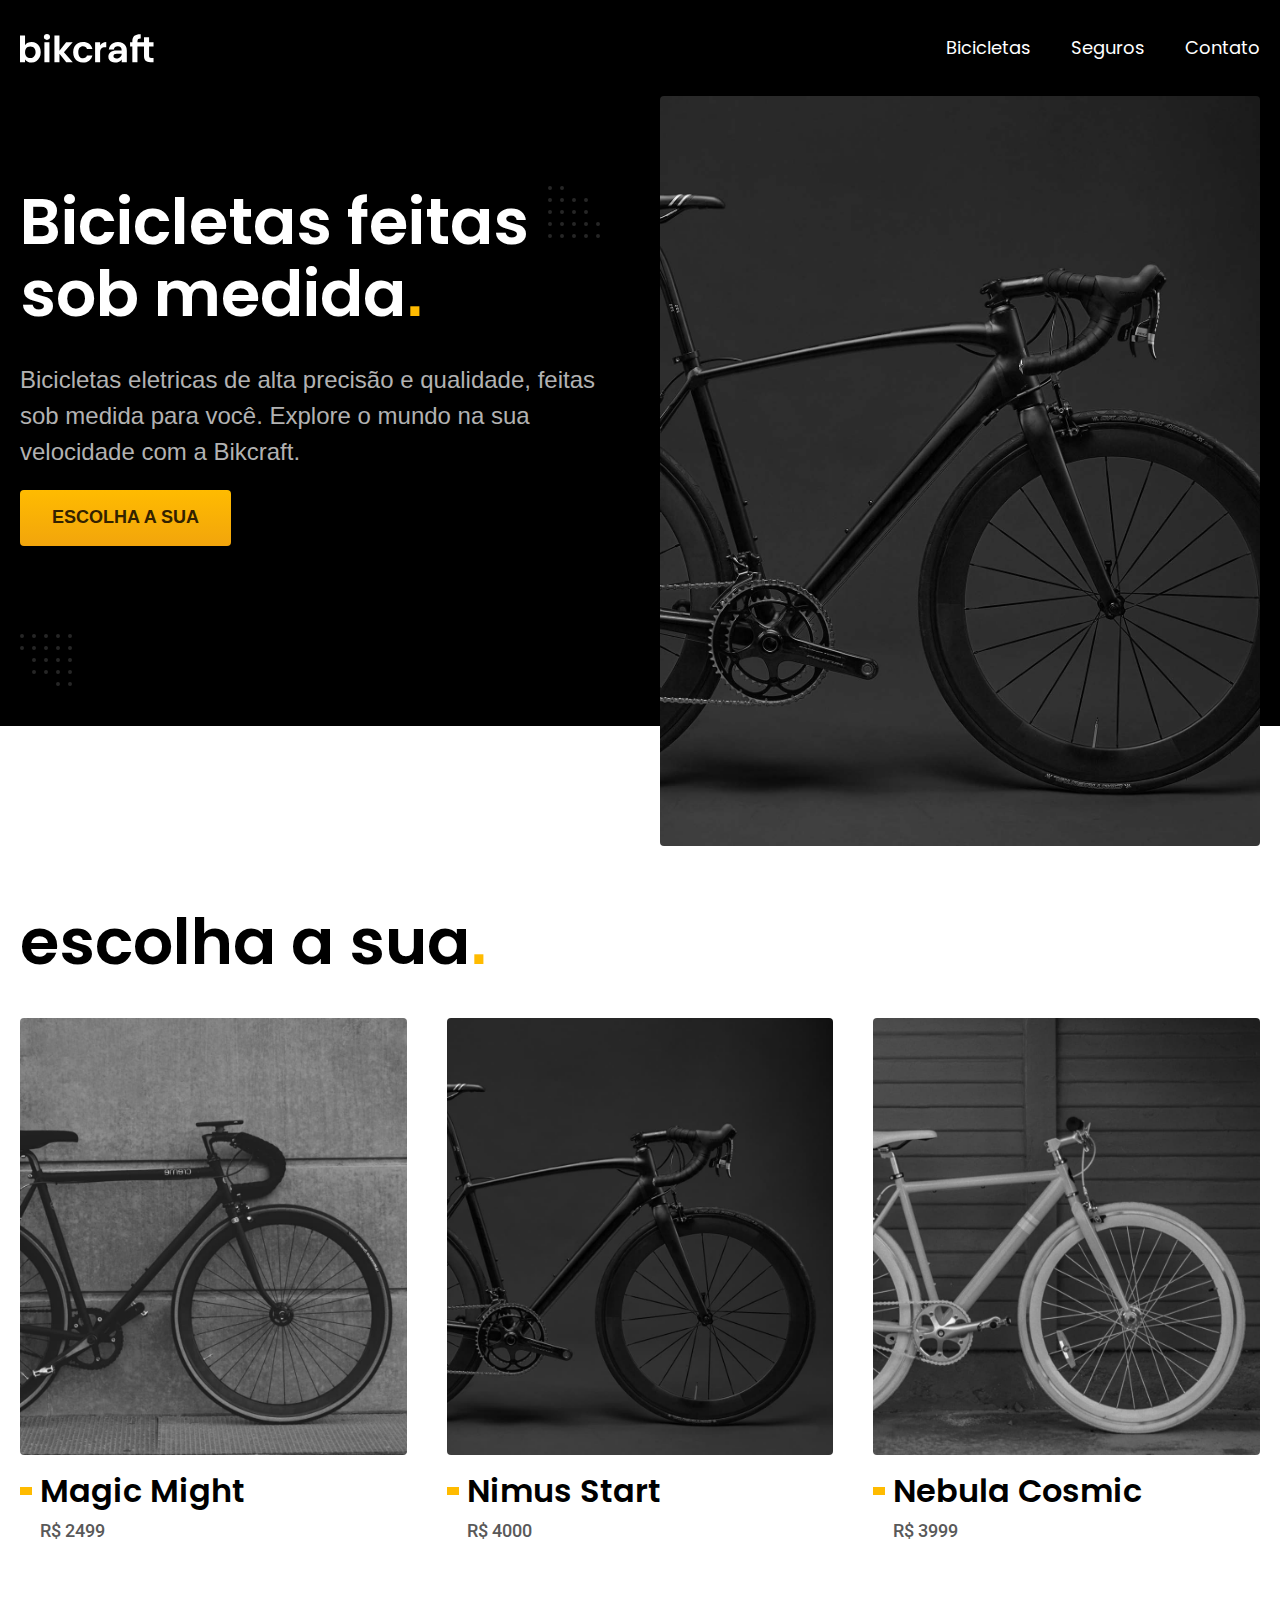
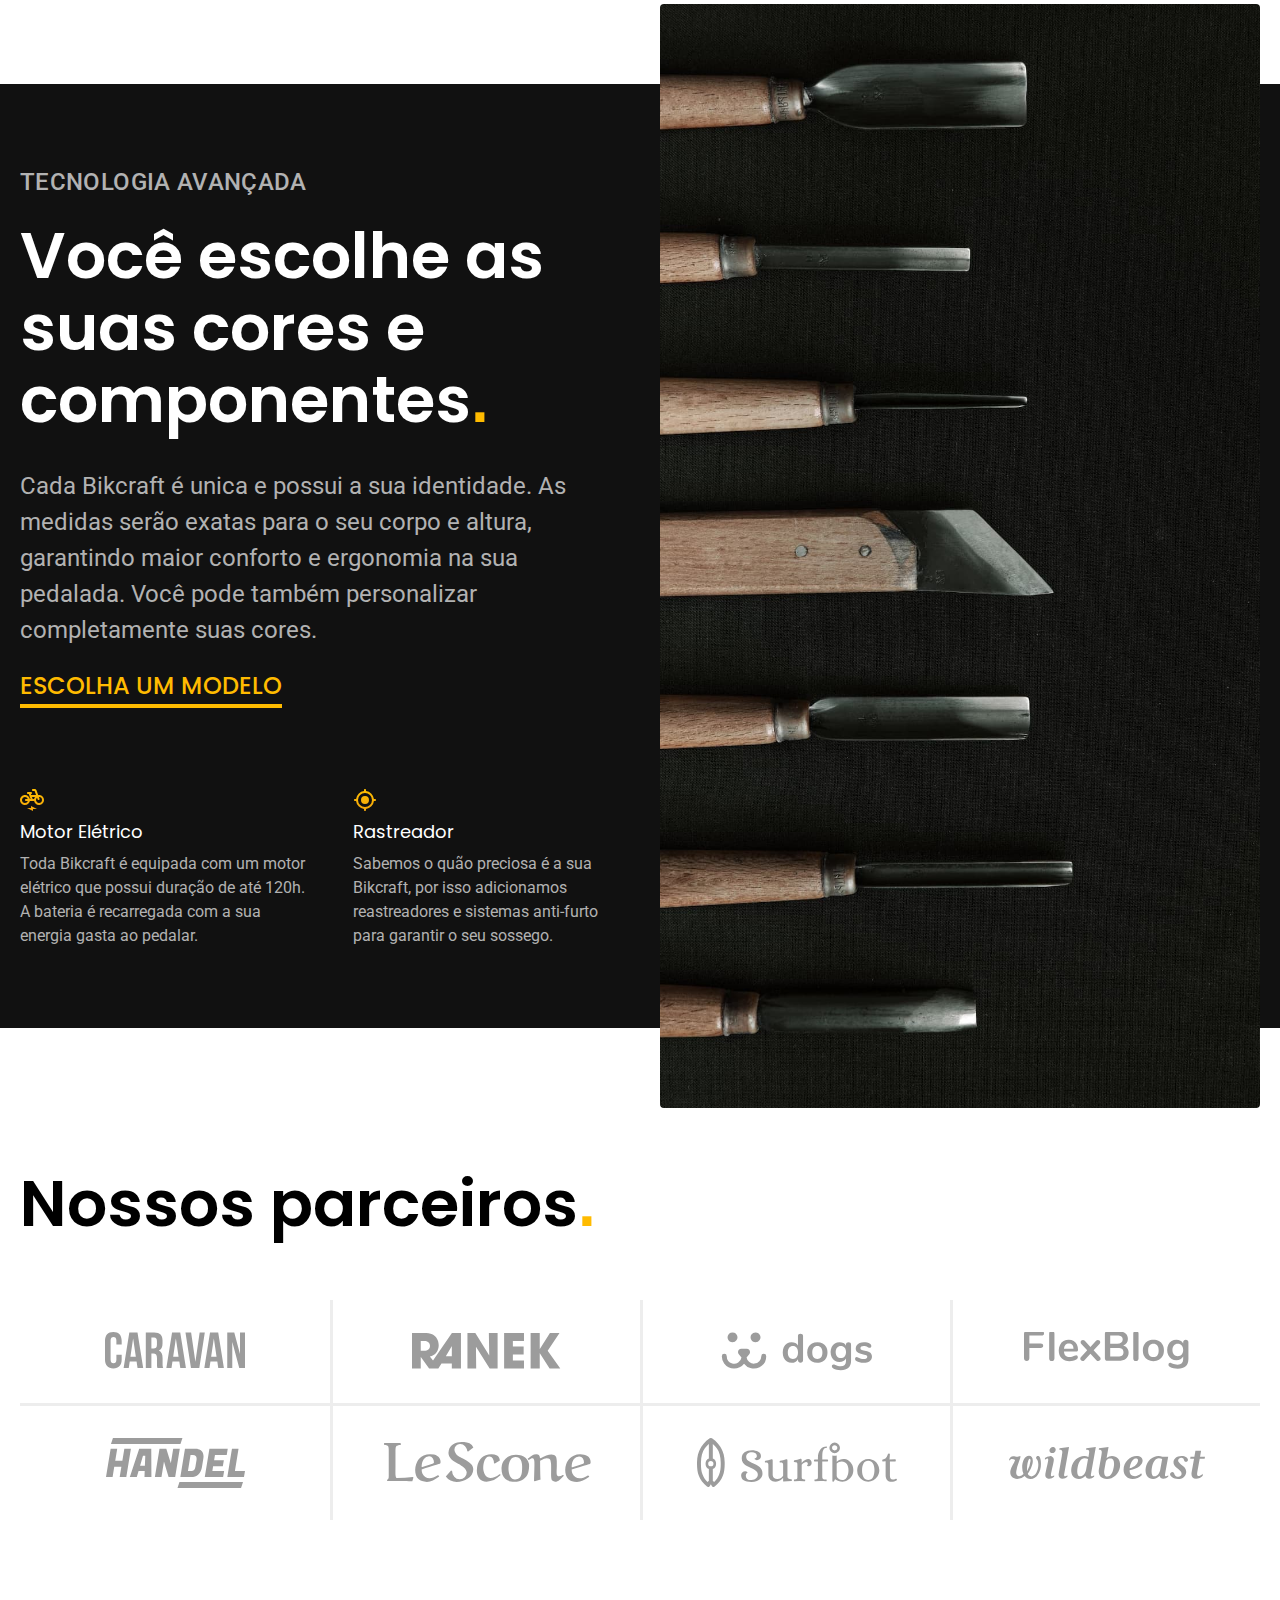
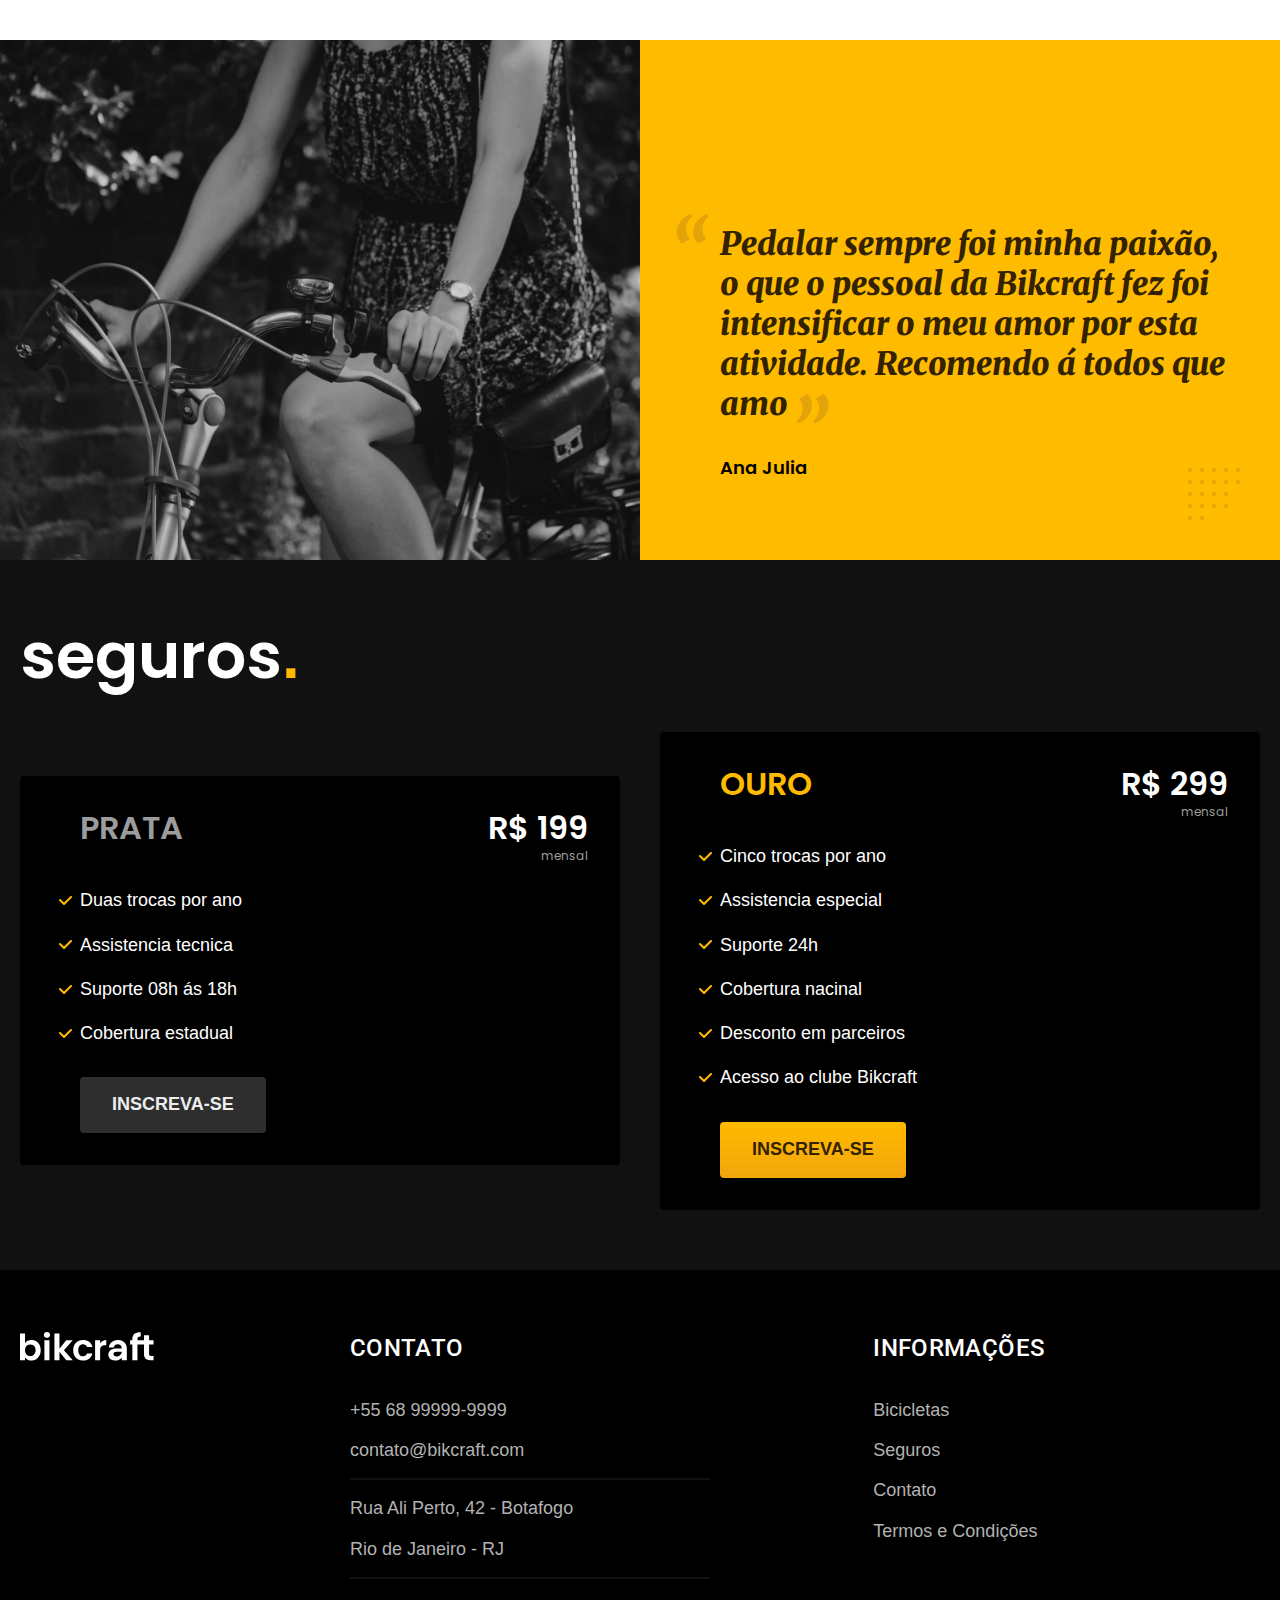
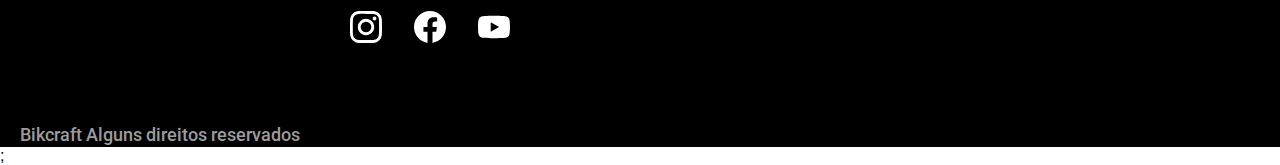
==== commit 3e37a2d6: "Finalização do site" ====
--- a/index.html
+++ b/index.html
@@ -8,12 +8,15 @@
   <meta name="description" content="Bicicletas Elétricas de alta precisão e qualidade
   feitas sob medida para o cliente. Explore o mundo na sua velocidade com a Bikcraft.">
 
+  <link rel="shortcut icon" href="favicon.svg" type="image/svg+xml">
   <link rel="preload" href="./css/style.css" as="style">
   <link rel="stylesheet" href="./css/style.css">
 
   <link rel="preconnect" href="https://fonts.googleapis.com">
   <link rel="preconnect" href="https://fonts.gstatic.com" crossorigin>
   <link href="https://fonts.googleapis.com/css2?family=Merriweather:ital,wght@1,900&family=Poppins:wght@400;600&family=Roboto:wght@400;500&display=swap" rel="stylesheet">
+
+  <script>document.documentElement.classList.add('js')</script>
 </head>
 <body>
   <header class="header-bg">
@@ -33,13 +36,13 @@
   <main class="introducao-bg">
      <div class="introducao container" aria-label="Introdução">
         <div class="introducao-conteudo">
-        <h1 class="titulo cor-0">Bicicletas feitas sob medida<span>.</span></h1>
-        <p class="introducao-paragrafo">Bicicletas eletricas de alta precisão e qualidade, feitas sob medida para você.
+        <h1 class="titulo cor-0 fadeInDown" data-anime="200">Bicicletas feitas sob medida<span>.</span></h1>
+        <p class="introducao-paragrafo fadeInDown" data-anime="400">Bicicletas eletricas de alta precisão e qualidade, feitas sob medida para você.
           Explore o mundo na sua velocidade com a Bikcraft.
         </p>
-        <a class="button" href="./bicicletas.html">Escolha a sua</a>
-      </div>
-      <div>
+        <a class="button fadeInDown" data-anime="600" href="./bicicletas.html">Escolha a sua</a>
+      </div>
+      <div data-anime="800" class="fadeInDown">
         <img src="img/fotos/introducao.jpg" width="1280" height="1600" alt="Bicicleta eletrica preta.">
       </div>
     </div>
@@ -107,7 +110,7 @@
       </div>
 
       <div class="tecnologia-imagem">
-        <img src="img/fotos/tecnologia.jpg" alt="">
+        <img src="img/fotos/tecnologia.jpg" width="1200" height="1920" alt="">
       </div>
     </div>
   </article>
@@ -155,7 +158,7 @@
             <li>Suporte 08h ás 18h</li>
             <li>Cobertura estadual</li>
           </ul>
-          <a class="button secundario" href="./orcamento.html">Inscreva-se</a>
+          <a class="button secundario" href="./orcamento.html?tipo=seguro&produto=prata">Inscreva-se</a>
         </div>
   
         <div class="seguros-item">
@@ -169,7 +172,7 @@
             <li>Desconto em parceiros</li>
             <li>Acesso ao clube Bikcraft</li>
           </ul>
-          <a class="button" href="./orcamento.html">Inscreva-se</a>
+          <a class="button" href="./orcamento.html?tipo=seguro&produto=ouro">Inscreva-se</a>
         </div>
       </div>
     </div>
@@ -217,5 +220,7 @@
       <p class="footer-copy font-2-m cor-6">Bikcraft Alguns direitos reservados</p>
     </div>
   </footer>
+  <script src="./js/plugins/simple-anime.js"></script>;
+  <script src="./js/script.js"></script>
 </body>
 </html>--- a/css/style.css
+++ b/css/style.css
@@ -8,6 +8,7 @@
 @import url(utility/cores.css);
 @import url(utility/tipografia.css);
 @import url(utility/formulario.css);
+@import url(utility/animacao.css);
 
 /* Home */
 @import url(home/tecnologia.css);
--- a/css/style.css
+++ b/css/style.css
@@ -8,6 +8,7 @@
 @import url(utility/cores.css);
 @import url(utility/tipografia.css);
 @import url(utility/formulario.css);
+@import url(utility/animacao.css);
 
 /* Home */
 @import url(home/tecnologia.css);
